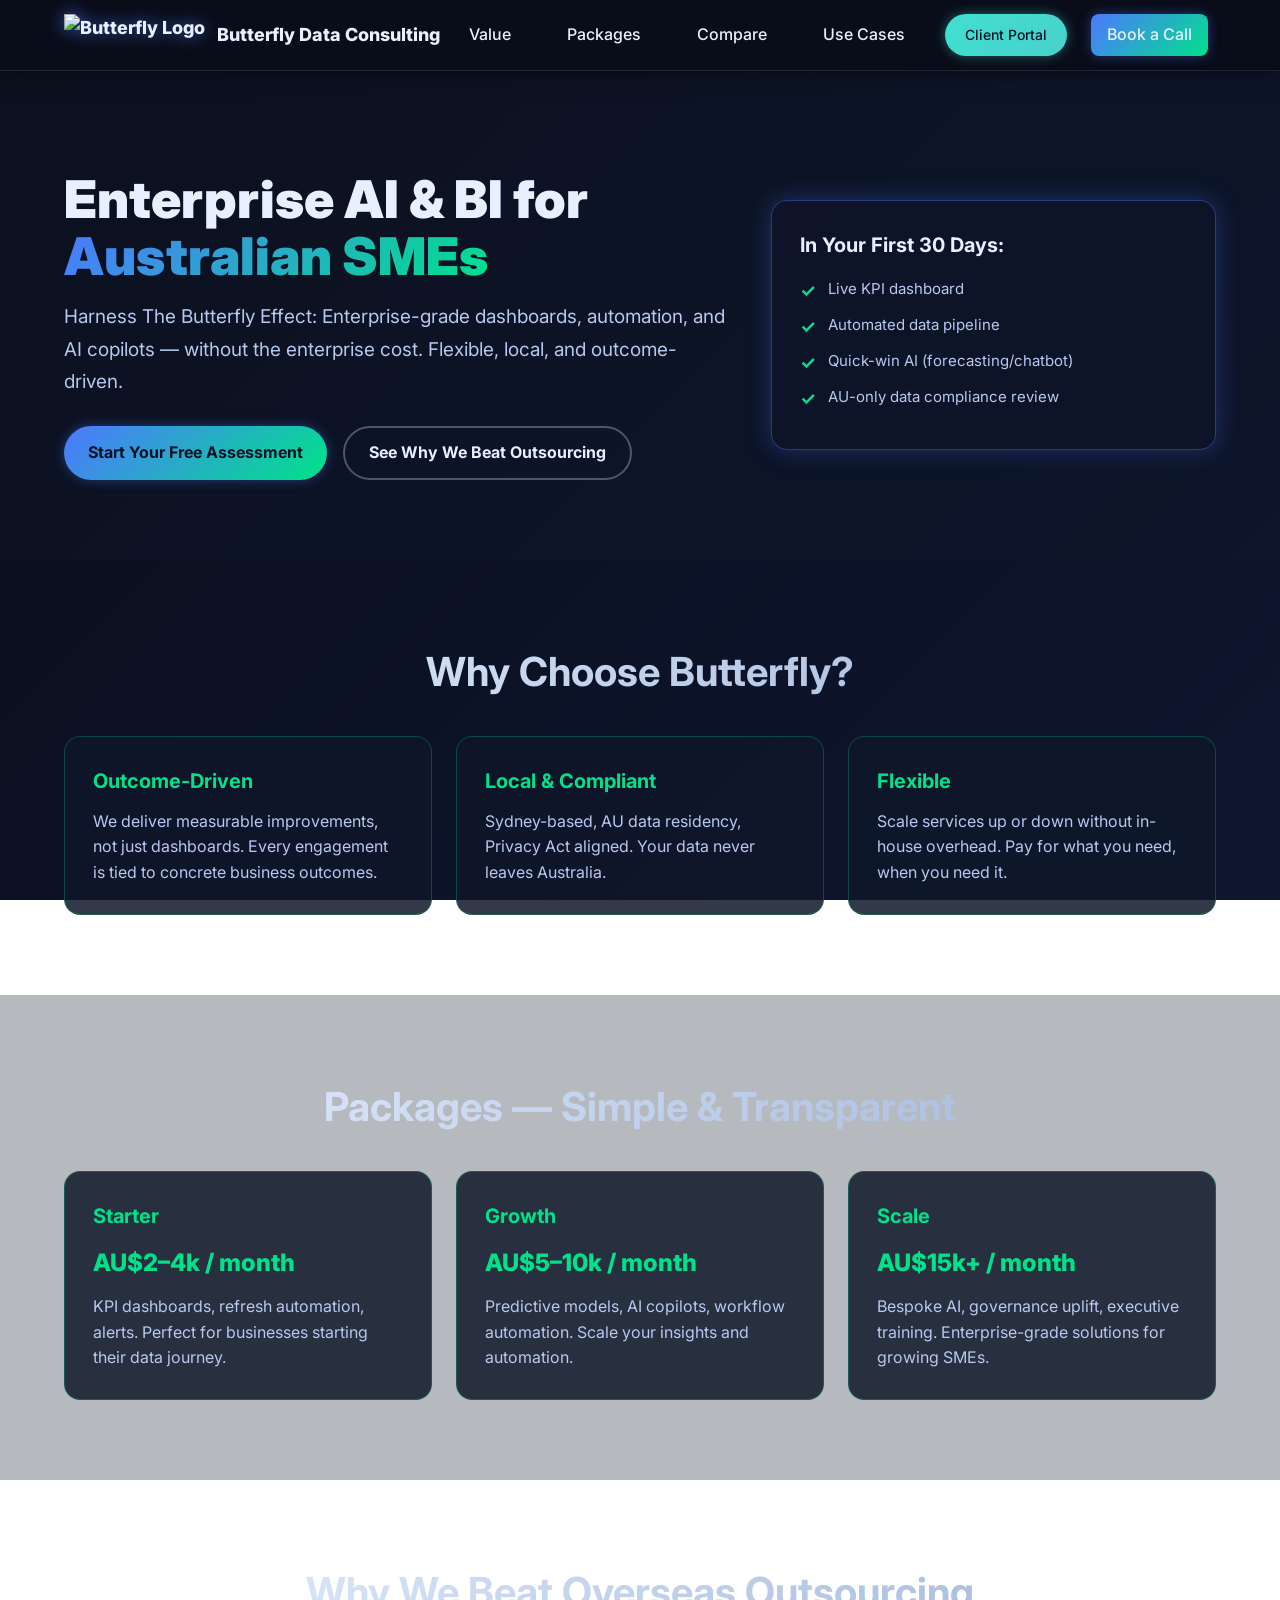
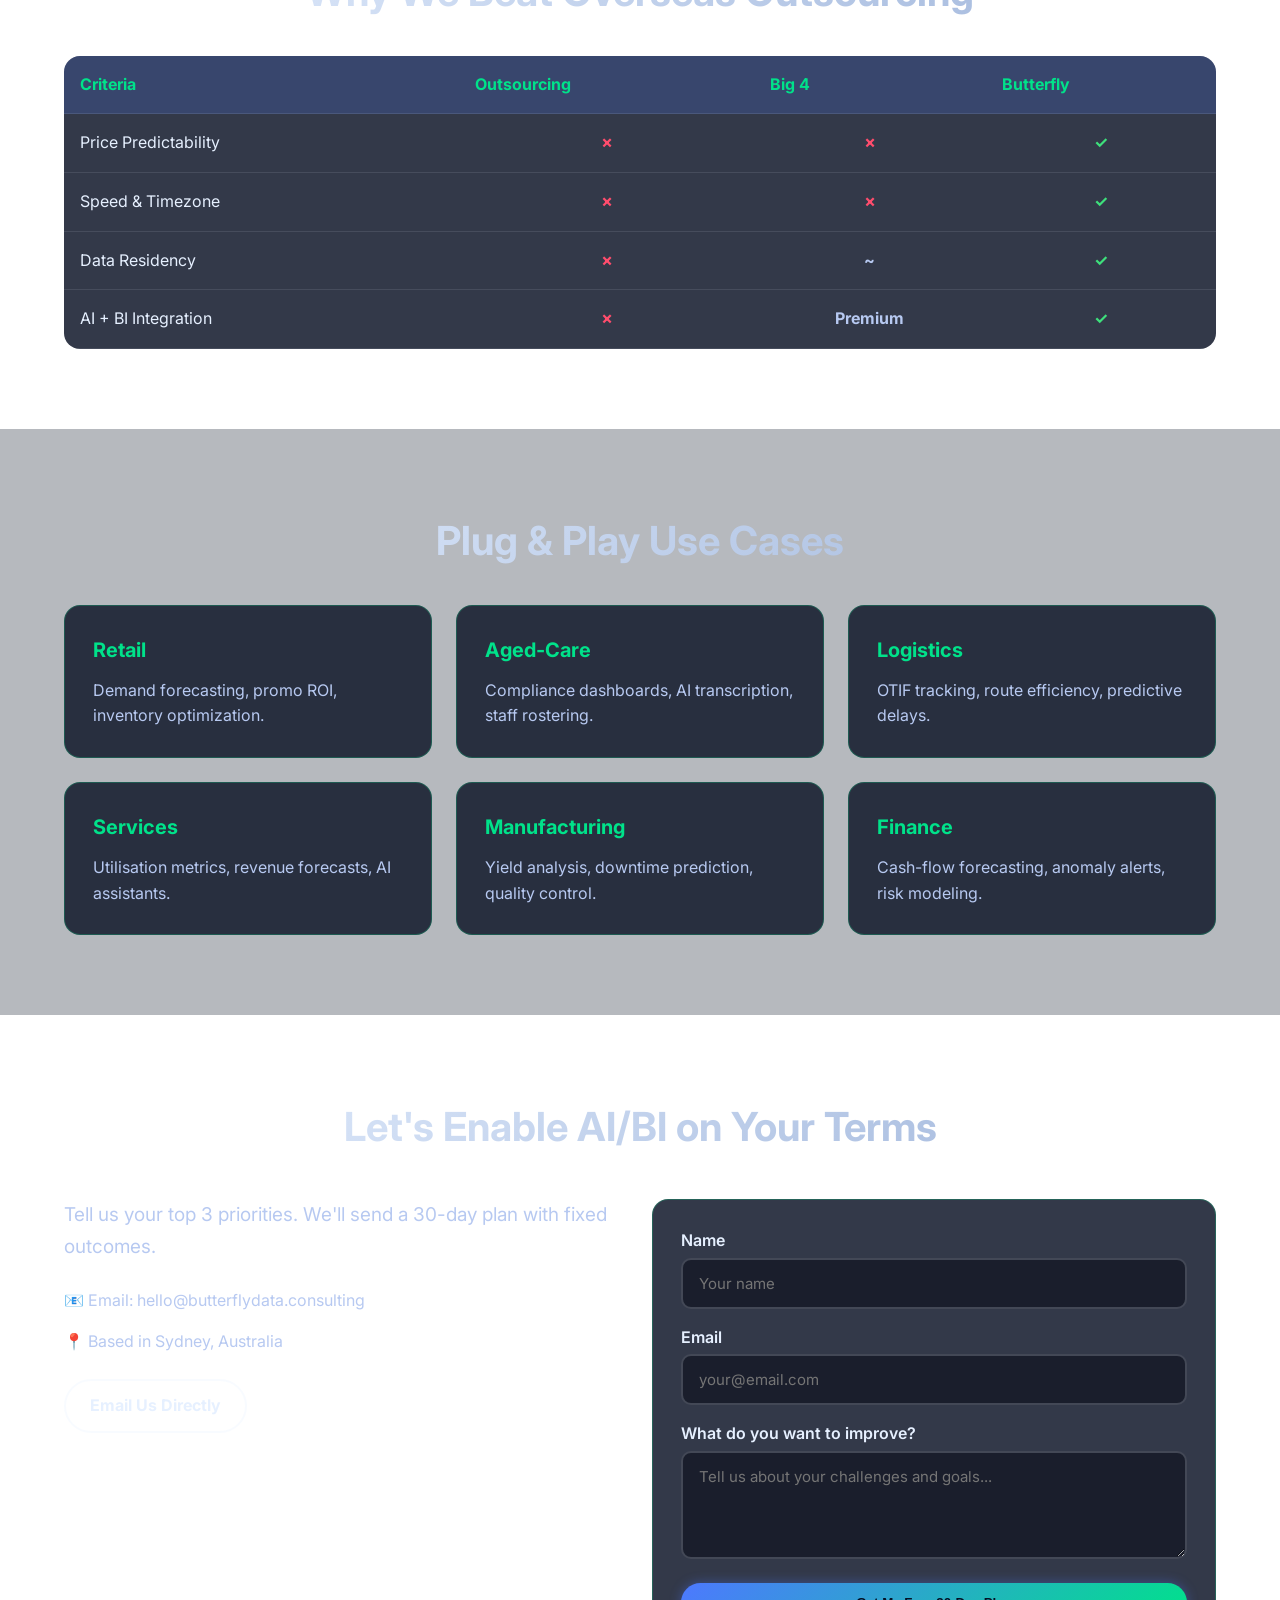
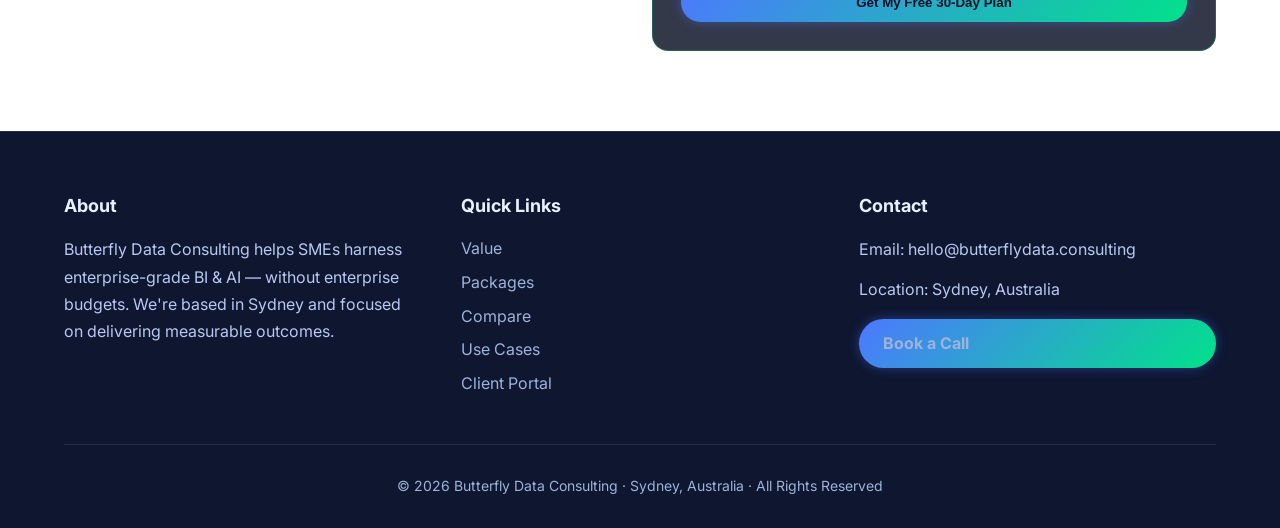
==== index.html @ 75f35d63 "Update index.html" ====
<!DOCTYPE html>
<html lang="en">
<head>
    <meta charset="UTF-8" />
    <meta name="viewport" content="width=device-width, initial-scale=1.0" />
    <title>Butterfly Data Consulting | Enterprise AI/BI for Australian SMEs</title>
    <meta name="description" content="Sydney-based AI/BI consulting for SMEs — enterprise-grade dashboards, AI copilots, and automation at SME-friendly prices. Local data residency guaranteed." />
    
    <link rel="icon" type="image/png" href="favicon.png" />
    
    <meta property="og:title" content="Butterfly Data Consulting — Enterprise AI/BI for Australian SMEs" />
    <meta property="og:description" content="Enterprise-grade BI & AI solutions tailored for SMEs. Sydney-based, flexible, SME-friendly pricing." />
    <meta property="og:image" content="ttps://raw.githubusercontent.com/butterfly-data/butterfly_website/main/blue%20logo%20trans%20bg%20-%20Copy.png" />
    <meta property="og:type" content="website" />
    <meta name="twitter:card" content="summary_large_image" />

    <script type="application/ld+json">
    {
      "@context": "https://schema.org",
      "@type": "LocalBusiness",
      "name": "Butterfly Data Consulting",
      "image": "ttps://raw.githubusercontent.com/butterfly-data/butterfly_website/main/blue%20logo%20trans%20bg%20-%20Copy.png",
      "description": "Sydney-based AI/BI consulting for SMEs. We enable enterprise-grade insights without enterprise cost.",
      "address": {
        "@type": "PostalAddress",
        "addressLocality": "Sydney",
        "addressCountry": "Australia"
      },
      "url": "https://butterfly-data.github.io/butterfly_website/"
    }
    </script>

    <link rel="preconnect" href="https://fonts.googleapis.com">
    <link rel="preconnect" href="https://fonts.gstatic.com" crossorigin>
    <link href="https://fonts.googleapis.com/css2?family=Inter:wght@300;400;500;600;700;800;900&display=swap" rel="stylesheet">
    
    <style>
      :root {
        --bg: #0A0E1A;
        --bg-elev: #10172A;
        --text: #E6F0FF;
        --muted: #B7C9F1;
        --brand-1: #00E28A;
        --brand-2: #4D78FF;
        --accent: #01B4D7;
        --danger: #FF4D6D;
        --ok: #3EE07C;
        --shadow: 0 10px 30px rgba(0,0,0,.35);
        --radius-lg: 16px;
        --maxw: 1200px;
      }

      * { box-sizing: border-box; margin: 0; padding: 0; }
      html { scroll-behavior: smooth; }
      body {
        font-family: 'Inter', sans-serif;
        background: linear-gradient(135deg, #0A0E1A, #0E1630);
        background-attachment: fixed;
        color: var(--text);
        line-height: 1.6;
      }
      a { color: var(--brand-2); text-decoration: none; transition: opacity 0.2s; }
      a:hover:not(.btn) { opacity: .9; }

      .container { max-width: var(--maxw); margin: 0 auto; padding: 0 24px; }

      /* Header */
      header {
        position: sticky; top: 0; z-index: 50;
        background: rgba(10,14,26,.92);
        backdrop-filter: blur(12px);
        border-bottom: 1px solid rgba(230,240,255,.1);
        box-shadow: 0 0 20px rgba(0,0,0,.5);
      }
      .nav { display: flex; align-items: center; justify-content: space-between; height: 70px; }
      .logo a { display: flex; align-items: center; gap: 12px; font-weight: 800; font-size: 18px; color: var(--text); }
      .logo img { height: 42px; filter: drop-shadow(0 0 8px rgba(77,120,255,.7)); }

      .nav-links { display: flex; align-items: center; gap: 8px; }
      .nav-links a { 
        margin: 0 8px; 
        font-weight: 500; 
        padding: 8px 16px;
        border-radius: 8px;
        transition: all 0.2s;
        color: var(--text);
      }
      .nav-links a:hover {
        background: rgba(77,120,255,.1);
      }

      .btn {
        display: inline-flex; align-items: center; justify-content: center;
        padding: 12px 24px; border-radius: 999px;
        background: linear-gradient(135deg,var(--brand-2),var(--brand-1));
        color: #041126; font-weight: 700; border: 0;
        box-shadow: 0 0 12px rgba(77,120,255,.4);
        transition: transform 0.2s, box-shadow 0.2s, filter 0.2s;
        cursor: pointer;
        white-space: nowrap;
      }
      .btn:hover { 
        transform: translateY(-2px); 
        box-shadow: 0 0 18px rgba(0,226,138,.6);
        filter: brightness(1.1);
      }
      .btn.secondary { 
        background: transparent; 
        border: 2px solid rgba(230,240,255,.3); 
        color: var(--text); 
        box-shadow: none;
      }
      .btn.secondary:hover {
        border-color: var(--brand-1);
        background: rgba(0,226,138,.05);
        transform: translateY(-2px);
        box-shadow: 0 0 12px rgba(0,226,138,.3);
      }

      .btn.portal {
        background: linear-gradient(135deg, #40e0d0, #48d1cc);
        color: #041126; 
        font-size: 14px;
        padding: 10px 20px;
        border-radius: 999px;
        box-shadow: 0 0 12px rgba(64,224,208,.4);
        transition: transform 0.2s, box-shadow 0.2s;
      }
      .btn.portal:hover {
        transform: translateY(-2px); 
        box-shadow: 0 0 24px rgba(64,224,208,1);
        background: linear-gradient(135deg, #48d1cc, #5fdfcf);
      }

      /* Mobile Menu */
      .mobile-menu-btn {
        display: none;
        background: none;
        border: none;
        color: var(--text);
        font-size: 24px;
        cursor: pointer;
        padding: 8px;
        transition: transform 0.2s, color 0.2s;
      }
      .mobile-menu-btn:hover {
        transform: scale(1.1);
        color: var(--brand-1);
      }

      /* Hero */
      .hero { padding: 100px 0 80px; }
      .hero-wrap { display: grid; grid-template-columns: 1.2fr .8fr; gap: 40px; align-items: center; }
      .glow { 
        background: linear-gradient(135deg,var(--brand-2),var(--brand-1));
        -webkit-background-clip: text; 
        background-clip: text;
        -webkit-text-fill-color: transparent;
      }
      h1 { font-size: 52px; font-weight: 900; margin-bottom: 16px; line-height: 1.1; }
      .sub { font-size: 19px; color: var(--muted); max-width: 720px; margin-bottom: 28px; line-height: 1.7; }
      .hero-btns { display: flex; gap: 16px; flex-wrap: wrap; }
      .hero-card {
        background: rgba(15,21,40,.9);
        border: 1px solid rgba(77,120,255,.4);
        border-radius: var(--radius-lg);
        padding: 28px;
        box-shadow: 0 0 25px rgba(77,120,255,.3);
      }
      .hero-card h3 { margin-bottom: 16px; font-size: 20px; }
      .hero-card ul { list-style: none; padding: 0; }
      .hero-card li { 
        margin-bottom: 12px; 
        padding-left: 28px;
        position: relative;
        font-size: 15px;
        color: var(--muted);
      }
      .hero-card li:before {
        content: '✓';
        position: absolute;
        left: 0;
        color: var(--brand-1);
        font-weight: bold;
        font-size: 18px;
      }

      /* Sections */
      section { padding: 80px 0; }
      section:nth-child(even) { background: rgba(16,23,42,.3); }

      /* Section cards */
      .grid { display: grid; gap: 24px; margin-top: 32px; }
      .grid.cols-3 { grid-template-columns: repeat(3,1fr); }
      .grid.cols-2 { grid-template-columns: repeat(2,1fr); }
      .card {
        background: rgba(16,23,42,.85);
        border: 1px solid rgba(0,226,138,.25);
        border-radius: var(--radius-lg);
        padding: 28px;
        transition: transform .2s, box-shadow .2s, border-color .2s;
      }
      .card:hover {
        transform: translateY(-6px);
        box-shadow: 0 8px 30px rgba(0,226,138,.45);
        border-color: var(--brand-1);
        background: #14213d;
      }
      .card h3 { font-size: 20px; margin-bottom: 12px; color: var(--brand-1); }
      .card p { color: var(--muted); line-height: 1.6; }

      h2 { 
        font-size: 40px; 
        margin-bottom: 20px; 
        text-align: center;
        background: linear-gradient(135deg, #E6F0FF, #9DB3D9);
        -webkit-background-clip: text;
        background-clip: text;
        -webkit-text-fill-color: transparent;
      }

      /* Table */
      table {
        width: 100%;
        margin-top: 32px;
        border-collapse: collapse;
        background: rgba(16,23,42,.85);
        border-radius: var(--radius-lg);
        overflow: hidden;
      }
      th, td {
        padding: 16px;
        text-align: left;
        border-bottom: 1px solid rgba(230,240,255,.1);
      }
      th {
        background: rgba(77,120,255,.2);
        font-weight: 700;
        color: var(--brand-1);
      }
      .col-ok { color: var(--ok); font-weight: 700; text-align: center; }
      .col-fail { color: var(--danger); font-weight: 700; text-align: center; } 
      .col-neutral { color: var(--muted); font-weight: 700; text-align: center; } 
      tr:hover { background: rgba(77,120,255,.05); }

      /* Form */
      form { display: flex; flex-direction: column; gap: 16px; }
      form label { font-weight: 600; margin-bottom: 4px; display: block; }
      form input, form textarea {
        width: 100%;
        padding: 14px 16px;
        border: 2px solid rgba(230,240,255,.2);
        border-radius: 10px;
        background: rgba(10,14,26,.6);
        color: var(--text);
        font-family: inherit;
        font-size: 15px;
        transition: all 0.2s;
      }
      form input:focus, form textarea:focus {
        outline: none;
        border-color: var(--brand-1);
        background: rgba(10,14,26,.8);
      }
      form textarea { resize: vertical; min-height: 100px; }

      /* Footer */
      footer {
        background: #0E1630;
        padding: 60px 0 30px;
        color: #B7C9F1;
        border-top: 1px solid rgba(230,240,255,.1);
      }
      .foot-grid { display: grid; grid-template-columns: repeat(3,1fr); gap: 40px; }
      .foot-col h3 { margin-bottom: 16px; font-size: 18px; color: #E6F0FF; }
      .foot-col p { line-height: 1.7; margin-bottom: 12px; }
      .foot-col a { display: block; margin: 8px 0; color: #9DB3D9; }
      .foot-col a:hover { color: var(--brand-1); }
      .foot-bottom { 
        margin-top: 40px; 
        padding-top: 30px;
        border-top: 1px solid rgba(230,240,255,.1);
        text-align: center; 
        font-size: 14px; 
        color: #9DB3D9; 
      }

      /* Responsive */
      @media(max-width: 960px){
        section { padding: 60px 0; }
        .hero-wrap { grid-template-columns: 1fr; }
        .grid.cols-3, .grid.cols-2 { grid-template-columns: 1fr; }
        .foot-grid { grid-template-columns: 1fr; }
        
        .nav-links { display: none; }
        .mobile-menu-btn { display: block; }
        
        .nav-links.active {
          display: flex;
          position: absolute;
          top: 70px;
          left: 0;
          right: 0;
          background: rgba(10,14,26,.98);
          flex-direction: column;
          padding: 20px;
          border-bottom: 1px solid rgba(230,240,255,.1);
          box-shadow: 0 10px 30px rgba(0,0,0,.5);
        }
        
        .nav-links.active a {
          width: 100%;
          text-align: center;
          padding: 12px;
        }

        h1 { font-size: 44px; }
        h2 { font-size: 32px; }
        
        table { font-size: 14px; }
        th, td { padding: 12px 8px; }
      }

      @media(max-width: 640px) {
        .hero-btns { flex-direction: column; }
        .hero-btns .btn { width: 100%; }
      }
    </style>
</head>
<body>
    <header>
      <div class="container nav">
        <div class="logo">
          <a href="/">
            <img src="https://raw.githubusercontent.com/butterfly-data/butterfly_website/main/blue%20logo%20trans%20bg%20compressed.png" alt="Butterfly Logo">
            <span>Butterfly Data Consulting</span>
          </a>
        </div>
        <button class="mobile-menu-btn" onclick="toggleMenu()" aria-label="Toggle menu">☰</button>
        <div class="nav-links" id="navLinks">
          <a href="#value">Value</a>
          <a href="#packages">Packages</a>
          <a href="#compare">Compare</a>
          <a href="#usecases">Use Cases</a>
          <a href="https://butterfly-data.github.io/butterfly_website/clientportal.html" class="btn portal">Client Portal</a>
          <a href="#contact" class="btn">Book a Call</a>
        </div>
      </div>
    </header>

    <section class="hero">
      <div class="container hero-wrap">
        <div>
          <h1>Enterprise AI & BI for <span class="glow">Australian SMEs</span></h1>
          <p class="sub">Harness The Butterfly Effect: Enterprise-grade dashboards, automation, and AI copilots — without the enterprise cost. Flexible, local, and outcome-driven.</p>
          <div class="hero-btns">
            <a class="btn" href="#contact">Start Your Free Assessment</a>
            <a class="btn secondary" href="#compare">See Why We Beat Outsourcing</a>
          </div>
        </div>
        <div class="hero-card">
          <h3>In Your First 30 Days:</h3>
          <ul>
            <li>Live KPI dashboard</li>
            <li>Automated data pipeline</li>
            <li>Quick-win AI (forecasting/chatbot)</li>
            <li>AU-only data compliance review</li>
          </ul>
        </div>
      </div>
    </section>

    <section id="value">
      <div class="container">
        <h2>Why Choose Butterfly?</h2>
        <div class="grid cols-3">
          <div class="card">
            <h3>Outcome-Driven</h3>
            <p>We deliver measurable improvements, not just dashboards. Every engagement is tied to concrete business outcomes.</p>
          </div>
          <div class="card">
            <h3>Local & Compliant</h3>
            <p>Sydney-based, AU data residency, Privacy Act aligned. Your data never leaves Australia.</p>
          </div>
          <div class="card">
            <h3>Flexible</h3>
            <p>Scale services up or down without in-house overhead. Pay for what you need, when you need it.</p>
          </div>
        </div>
      </div>
    </section>

    <section id="packages">
      <div class="container">
        <h2>Packages — Simple & Transparent</h2>
        <div class="grid cols-3">
          <div class="card">
            <h3>Starter</h3>
            <p style="font-size: 24px; font-weight: 800; color: var(--brand-1); margin: 12px 0;">AU$2–4k / month</p>
            <p>KPI dashboards, refresh automation, alerts. Perfect for businesses starting their data journey.</p>
          </div>
          <div class="card">
            <h3>Growth</h3>
            <p style="font-size: 24px; font-weight: 800; color: var(--brand-1); margin: 12px 0;">AU$5–10k / month</p>
            <p>Predictive models, AI copilots, workflow automation. Scale your insights and automation.</p>
          </div>
          <div class="card">
            <h3>Scale</h3>
            <p style="font-size: 24px; font-weight: 800; color: var(--brand-1); margin: 12px 0;">AU$15k+ / month</p>
            <p>Bespoke AI, governance uplift, executive training. Enterprise-grade solutions for growing SMEs.</p>
          </div>
        </div>
      </div>
    </section>

    <section id="compare">
      <div class="container">
        <h2>Why We Beat Overseas Outsourcing</h2>
        <table>
          <thead>
            <tr>
              <th>Criteria</th>
              <th>Outsourcing</th>
              <th>Big 4</th>
              <th>Butterfly</th>
            </tr>
          </thead>
          <tbody>
            <tr>
              <td>Price Predictability</td>
              <td class="col-fail">✗</td>
              <td class="col-fail">✗</td>
              <td class="col-ok">✓</td>
            </tr>
            <tr>
              <td>Speed & Timezone</td>
              <td class="col-fail">✗</td>
              <td class="col-fail">✗</td>
              <td class="col-ok">✓</td>
            </tr>
            <tr>
              <td>Data Residency</td>
              <td class="col-fail">✗</td>
              <td class="col-neutral">~</td>
              <td class="col-ok">✓</td>
            </tr>
            <tr>
              <td>AI + BI Integration</td>
              <td class="col-fail">✗</td>
              <td class="col-neutral">Premium</td>
              <td class="col-ok">✓</td>
            </tr>
          </tbody>
        </table>
      </div>
    </section>

    <section id="usecases">
      <div class="container">
        <h2>Plug & Play Use Cases</h2>
        <div class="grid cols-3">
          <div class="card">
            <h3>Retail</h3>
            <p>Demand forecasting, promo ROI, inventory optimization.</p>
          </div>
          <div class="card">
            <h3>Aged-Care</h3>
            <p>Compliance dashboards, AI transcription, staff rostering.</p>
          </div>
          <div class="card">
            <h3>Logistics</h3>
            <p>OTIF tracking, route efficiency, predictive delays.</p>
          </div>
          <div class="card">
            <h3>Services</h3>
            <p>Utilisation metrics, revenue forecasts, AI assistants.</p>
          </div>
          <div class="card">
            <h3>Manufacturing</h3>
            <p>Yield analysis, downtime prediction, quality control.</p>
          </div>
          <div class="card">
            <h3>Finance</h3>
            <p>Cash-flow forecasting, anomaly alerts, risk modeling.</p>
          </div>
        </div>
      </div>
    </section>

    <section id="contact">
      <div class="container">
        <h2>Let's Enable AI/BI on Your Terms</h2>
        <div class="grid cols-2" style="margin-top: 40px;">
          <div>
            <p class="sub" style="margin-bottom: 24px;">Tell us your top 3 priorities. We'll send a 30-day plan with fixed outcomes.</p>
            <p style="color: var(--muted); margin-bottom: 16px;">📧 Email: hello@butterflydata.consulting</p>
            <p style="color: var(--muted); margin-bottom: 24px;">📍 Based in Sydney, Australia</p>
            <a class="btn secondary" href="mailto:hello@butterflydata.consulting">Email Us Directly</a>
          </div>
          <div class="card">
            <form onsubmit="event.preventDefault(); alert('Thanks! We will respond within 1 business day.'); this.reset();">
              <div>
                <label>Name</label>
                <input type="text" placeholder="Your name" required>
              </div>
              <div>
                <label>Email</label>
                <input type="email" placeholder="your@email.com" required>
              </div>
              <div>
                <label>What do you want to improve?</label>
                <textarea rows="4" placeholder="Tell us about your challenges and goals..." required></textarea>
              </div>
              <button class="btn" type="submit">Get My Free 30-Day Plan</button>
            </form>
          </div>
        </div>
      </div>
    </section>

    <footer>
      <div class="container">
        <div class="foot-grid">
          <div class="foot-col">
            <h3>About</h3>
            <p>Butterfly Data Consulting helps SMEs harness enterprise-grade BI & AI — without enterprise budgets. We're based in Sydney and focused on delivering measurable outcomes.</p>
          </div>
          <div class="foot-col">
            <h3>Quick Links</h3>
            <a href="#value">Value</a>
            <a href="#packages">Packages</a>
            <a href="#compare">Compare</a>
            <a href="#usecases">Use Cases</a>
            <a href="https://butterfly-data.github.io/butterfly_website/clientportal.html">Client Portal</a>
          </div>
          <div class="foot-col">
            <h3>Contact</h3>
            <p>Email: hello@butterflydata.consulting</p>
            <p>Location: Sydney, Australia</p>
            <a class="btn" href="#contact" style="margin-top: 16px;">Book a Call</a>
          </div>
        </div>
        <div class="foot-bottom">© <span id="y"></span> Butterfly Data Consulting · Sydney, Australia · All Rights Reserved</div>
      </div>
    </footer>

    <script>
      document.getElementById('y').textContent = new Date().getFullYear();
      
      function toggleMenu() {
        const nav = document.getElementById('navLinks');
        nav.classList.toggle('active');
      }
      
      // Close mobile menu when clicking a link
      document.querySelectorAll('.nav-links a').forEach(link => {
        link.addEventListener('click', () => {
          document.getElementById('navLinks').classList.remove('active');
        });
      });
    </script>
</body>
</html>
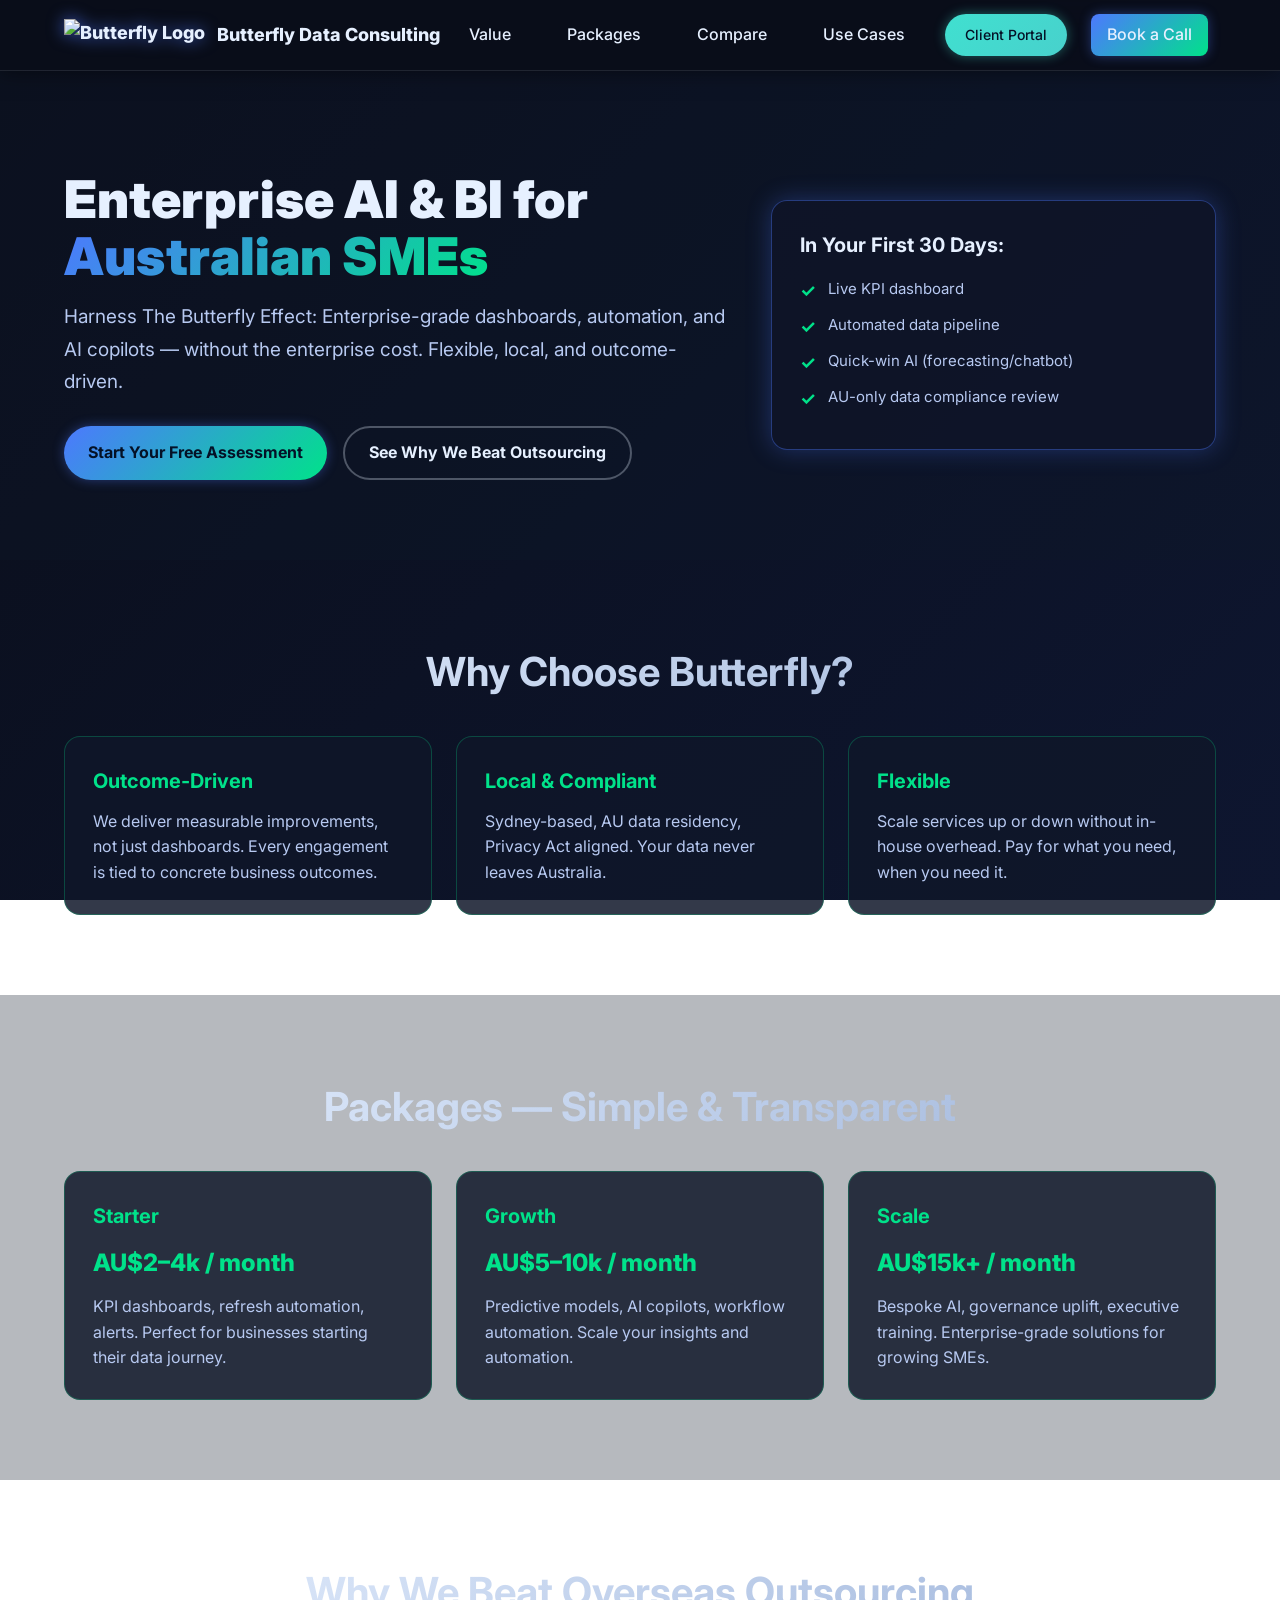
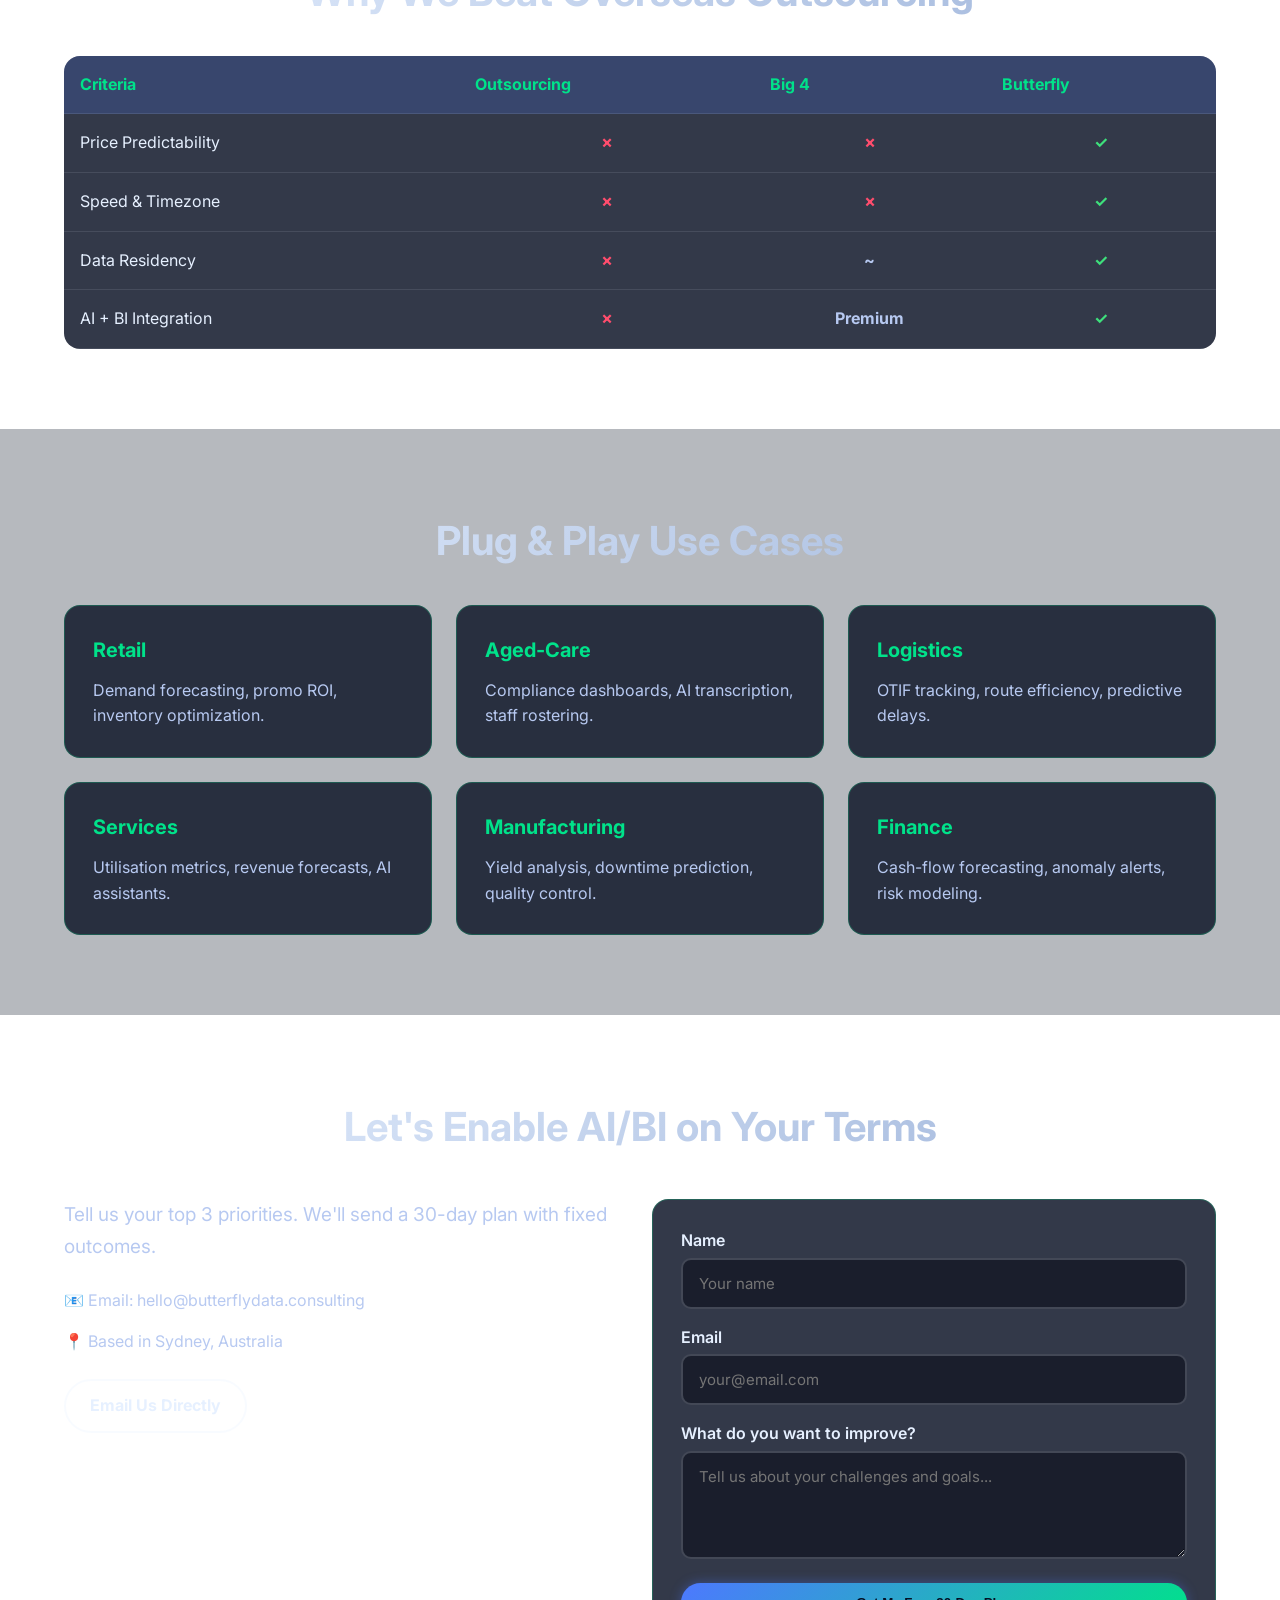
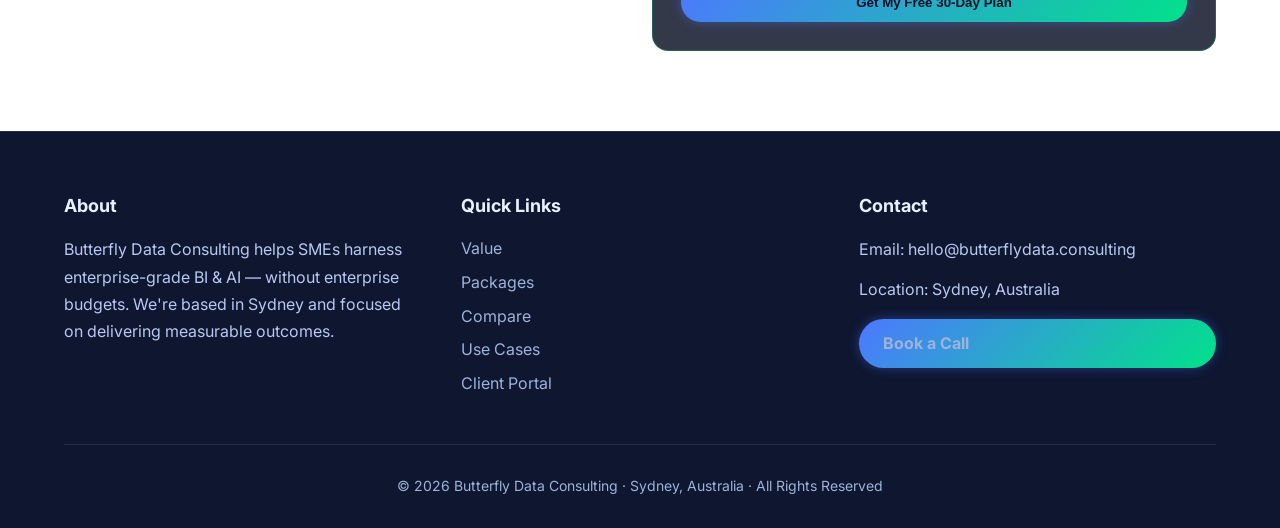
==== commit 7bd99b6e: "Update index.html" ====
--- a/index.html
+++ b/index.html
@@ -10,7 +10,7 @@
     
     <meta property="og:title" content="Butterfly Data Consulting — Enterprise AI/BI for Australian SMEs" />
     <meta property="og:description" content="Enterprise-grade BI & AI solutions tailored for SMEs. Sydney-based, flexible, SME-friendly pricing." />
-    <meta property="og:image" content="ttps://raw.githubusercontent.com/butterfly-data/butterfly_website/main/blue%20logo%20trans%20bg%20-%20Copy.png" />
+    <meta property="og:image" content="https://raw.githubusercontent.com/butterfly-data/butterfly_website/main/blue%20logo%20trans%20bg%20compressed.png" />
     <meta property="og:type" content="website" />
     <meta name="twitter:card" content="summary_large_image" />
 
@@ -19,7 +19,7 @@
       "@context": "https://schema.org",
       "@type": "LocalBusiness",
       "name": "Butterfly Data Consulting",
-      "image": "ttps://raw.githubusercontent.com/butterfly-data/butterfly_website/main/blue%20logo%20trans%20bg%20-%20Copy.png",
+      "image": "https://raw.githubusercontent.com/butterfly-data/butterfly_website/main/blue%20logo%20trans%20bg%20compressed.png",
       "description": "Sydney-based AI/BI consulting for SMEs. We enable enterprise-grade insights without enterprise cost.",
       "address": {
         "@type": "PostalAddress",
@@ -74,7 +74,7 @@
       }
       .nav { display: flex; align-items: center; justify-content: space-between; height: 70px; }
       .logo a { display: flex; align-items: center; gap: 12px; font-weight: 800; font-size: 18px; color: var(--text); }
-      .logo img { height: 42px; filter: drop-shadow(0 0 8px rgba(77,120,255,.7)); }
+      .logo img { height: 32px; filter: drop-shadow(0 0 8px rgba(77,120,255,.7)); }
 
       .nav-links { display: flex; align-items: center; gap: 8px; }
       .nav-links a { 
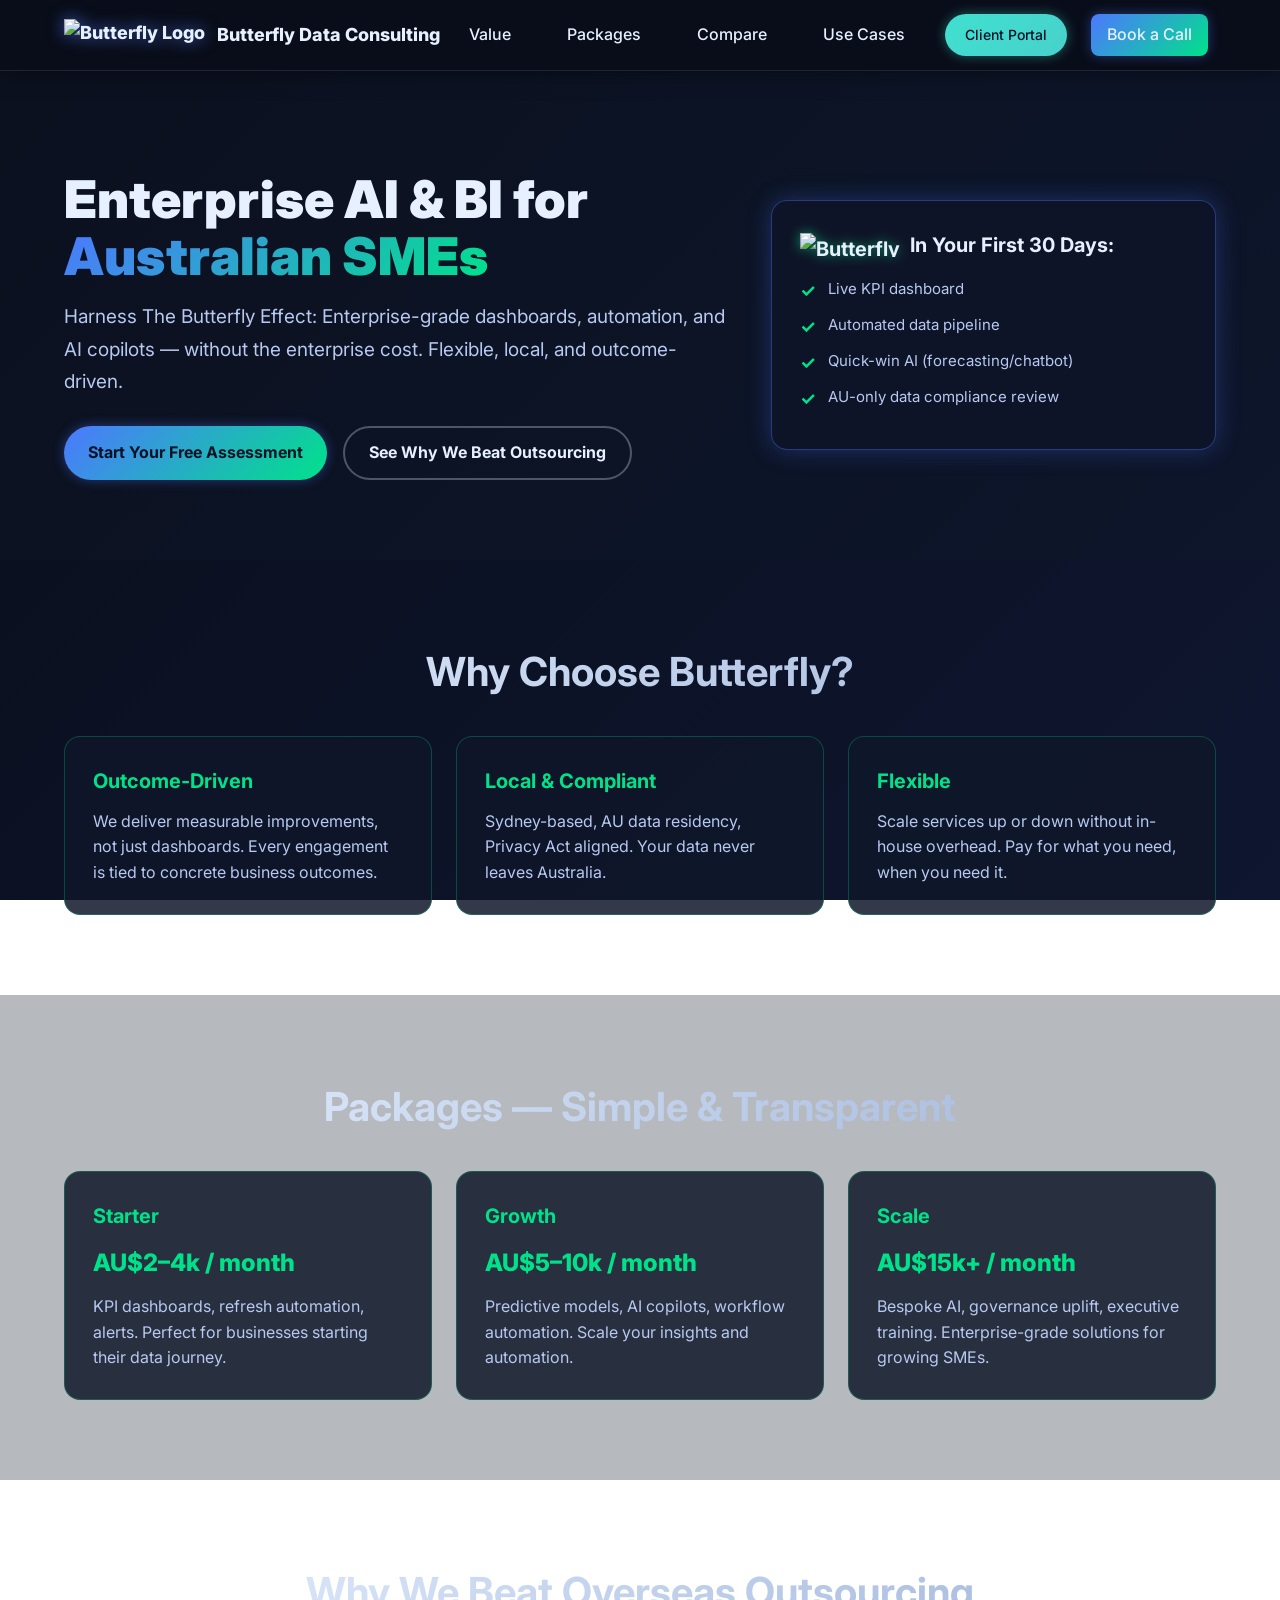
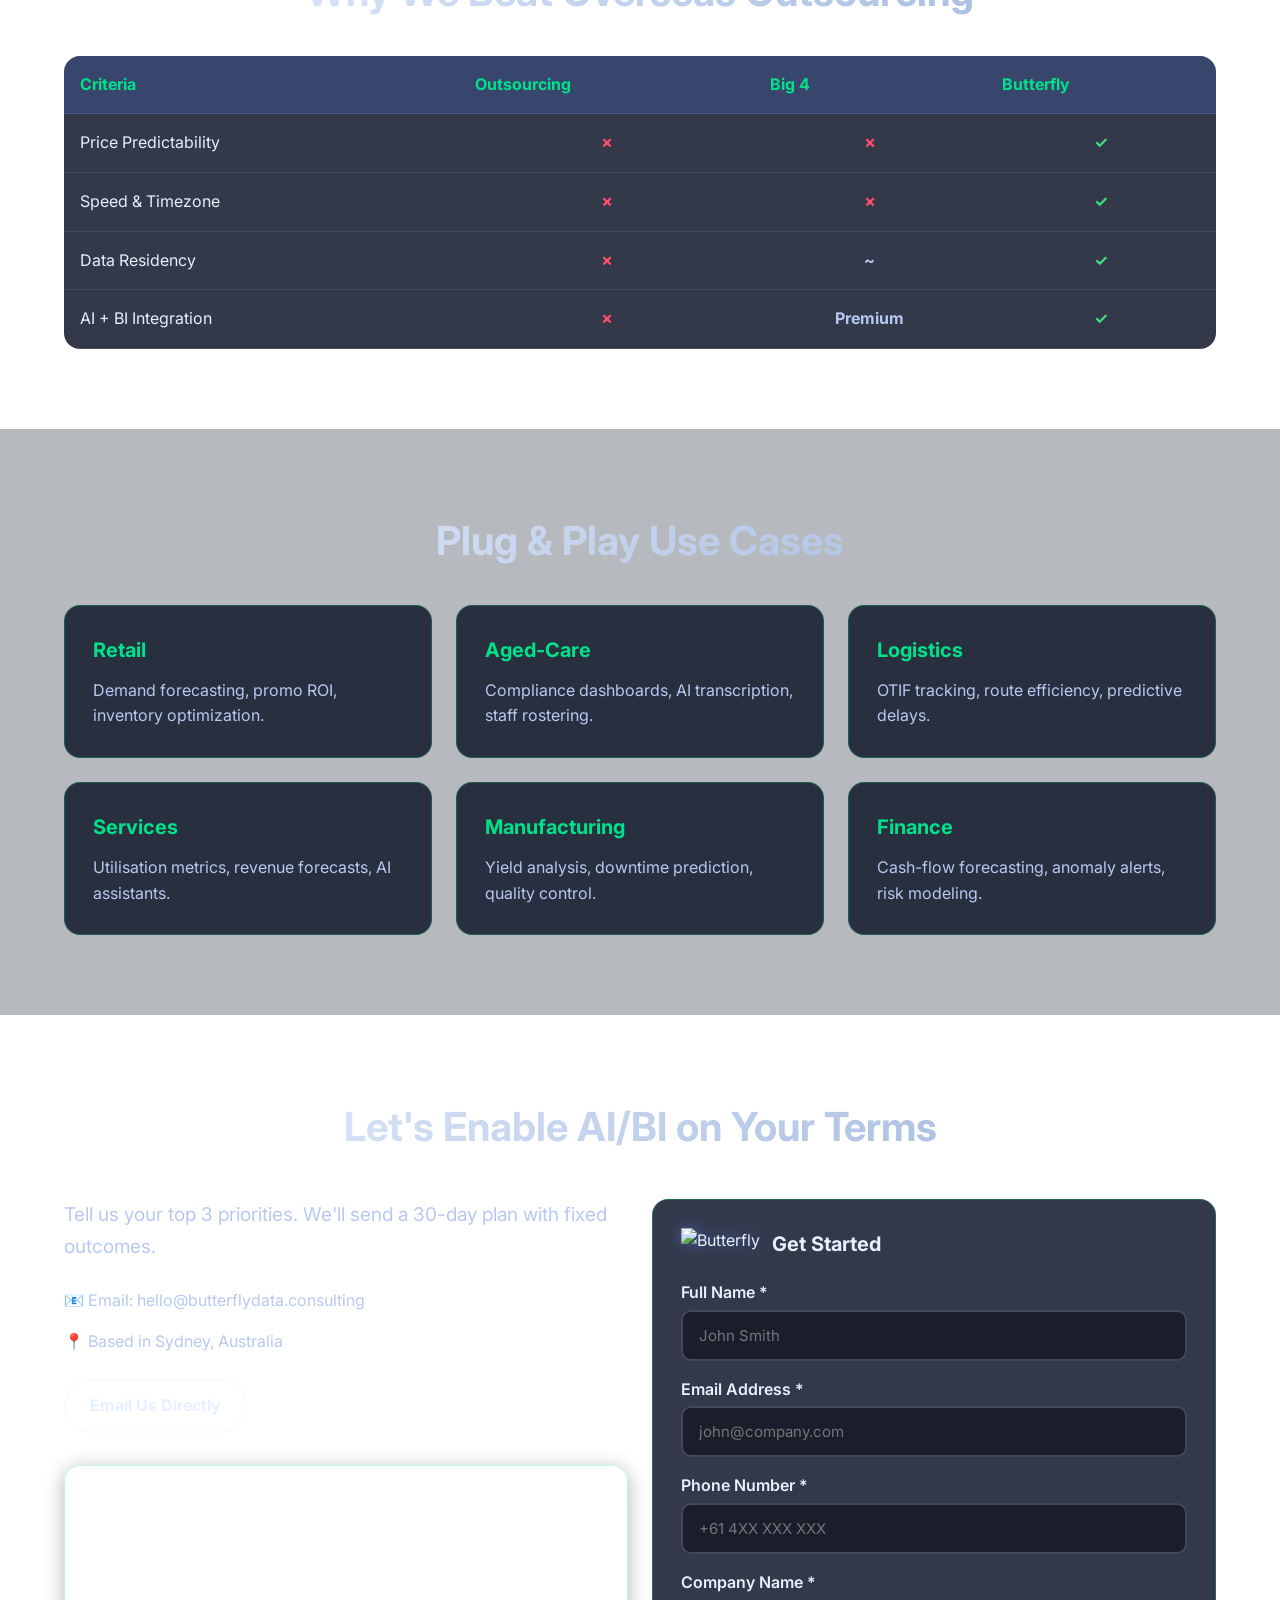
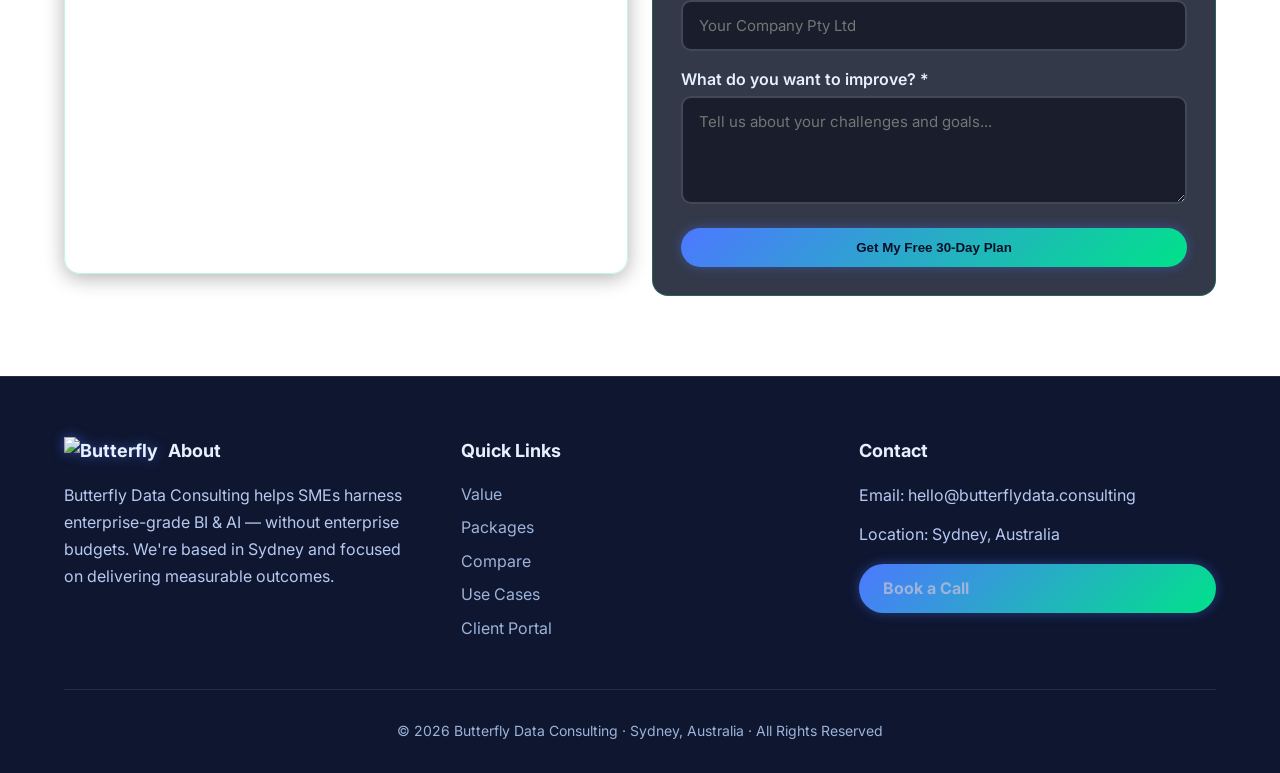
==== commit 1abb5f83: "Update index.html" ====
--- a/index.html
+++ b/index.html
@@ -167,7 +167,8 @@
         padding: 28px;
         box-shadow: 0 0 25px rgba(77,120,255,.3);
       }
-      .hero-card h3 { margin-bottom: 16px; font-size: 20px; }
+      .hero-card h3 { margin-bottom: 16px; font-size: 20px; display: flex; align-items: center; gap: 10px; }
+      .hero-card h3 img { height: 24px; filter: drop-shadow(0 0 6px rgba(0,226,138,.6)); }
       .hero-card ul { list-style: none; padding: 0; }
       .hero-card li { 
         margin-bottom: 12px; 
@@ -273,6 +274,8 @@
       }
       .foot-grid { display: grid; grid-template-columns: repeat(3,1fr); gap: 40px; }
       .foot-col h3 { margin-bottom: 16px; font-size: 18px; color: #E6F0FF; }
+      .foot-col.about-col h3 { display: flex; align-items: center; gap: 10px; }
+      .foot-col.about-col h3 img { height: 28px; filter: drop-shadow(0 0 6px rgba(77,120,255,.5)); }
       .foot-col p { line-height: 1.7; margin-bottom: 12px; }
       .foot-col a { display: block; margin: 8px 0; color: #9DB3D9; }
       .foot-col a:hover { color: var(--brand-1); }
@@ -332,7 +335,7 @@
       <div class="container nav">
         <div class="logo">
           <a href="/">
-            <img src="https://raw.githubusercontent.com/butterfly-data/butterfly_website/main/blue%20logo%20trans%20bg%20compressed.png" alt="Butterfly Logo">
+            <img src="https://raw.githubusercontent.com/butterfly-data/butterfly_website/main/blue%20logo%20trans%20bg%20-%20Copy.png" alt="Butterfly Logo">
             <span>Butterfly Data Consulting</span>
           </a>
         </div>
@@ -359,7 +362,7 @@
           </div>
         </div>
         <div class="hero-card">
-          <h3>In Your First 30 Days:</h3>
+          <h3><img src="https://raw.githubusercontent.com/butterfly-data/butterfly_website/main/blue%20logo%20trans%20bg%20-%20Copy.png" alt="Butterfly">In Your First 30 Days:</h3>
           <ul>
             <li>Live KPI dashboard</li>
             <li>Automated data pipeline</li>
@@ -496,22 +499,47 @@
             <p style="color: var(--muted); margin-bottom: 16px;">📧 Email: hello@butterflydata.consulting</p>
             <p style="color: var(--muted); margin-bottom: 24px;">📍 Based in Sydney, Australia</p>
             <a class="btn secondary" href="mailto:hello@butterflydata.consulting">Email Us Directly</a>
-          </div>
-          <div class="card">
-            <form onsubmit="event.preventDefault(); alert('Thanks! We will respond within 1 business day.'); this.reset();">
+            
+            <div style="margin-top: 32px; border-radius: var(--radius-lg); overflow: hidden; border: 1px solid rgba(0,226,138,.25); box-shadow: 0 4px 20px rgba(0,0,0,.3); position: relative;">
+              <iframe 
+                src="https://www.google.com/maps/embed?pb=!1m18!1m12!1m3!1d106494.8876845857!2d151.1042713!3d-33.8473567!2m3!1f0!2f0!3f0!3m2!1i1024!2i768!4f13.1!3m3!1m2!1s0x6b129838f39a743f%3A0x3017d681632a850!2sSydney%20NSW%2C%20Australia!5e0!3m2!1sen!2s!4v1234567890"
+                width="100%" 
+                height="400" 
+                style="border:0; filter: invert(90%) hue-rotate(180deg) brightness(0.95) contrast(0.9);" 
+                allowfullscreen="" 
+                loading="lazy" 
+                referrerpolicy="no-referrer-when-downgrade"
+                title="Butterfly Data Consulting Location - Sydney, Australia">
+              </iframe>
+            </div>
+          </div>
+          <div class="card">
+            <div style="display: flex; align-items: center; gap: 12px; margin-bottom: 20px;">
+              <img src="https://raw.githubusercontent.com/butterfly-data/butterfly_website/main/blue%20logo%20trans%20bg%20-%20Copy.png" alt="Butterfly" style="height: 32px; filter: drop-shadow(0 0 8px rgba(77,120,255,.6));">
+              <h3 style="margin: 0; color: var(--text); font-size: 20px;">Get Started</h3>
+            </div>
+            <form id="contactForm" onsubmit="handleSubmit(event)">
               <div>
-                <label>Name</label>
-                <input type="text" placeholder="Your name" required>
+                <label>Full Name *</label>
+                <input type="text" id="fullName" name="fullName" placeholder="John Smith" required>
               </div>
               <div>
-                <label>Email</label>
-                <input type="email" placeholder="your@email.com" required>
+                <label>Email Address *</label>
+                <input type="email" id="email" name="email" placeholder="john@company.com" required>
               </div>
               <div>
-                <label>What do you want to improve?</label>
-                <textarea rows="4" placeholder="Tell us about your challenges and goals..." required></textarea>
+                <label>Phone Number *</label>
+                <input type="tel" id="phone" name="phone" placeholder="+61 4XX XXX XXX" required pattern="[0-9+\s\-()]+">
               </div>
-              <button class="btn" type="submit">Get My Free 30-Day Plan</button>
+              <div>
+                <label>Company Name *</label>
+                <input type="text" id="company" name="company" placeholder="Your Company Pty Ltd" required>
+              </div>
+              <div>
+                <label>What do you want to improve? *</label>
+                <textarea rows="4" id="enquiry" name="enquiry" placeholder="Tell us about your challenges and goals..." required></textarea>
+              </div>
+              <button class="btn" type="submit" id="submitBtn">Get My Free 30-Day Plan</button>
             </form>
           </div>
         </div>
@@ -521,8 +549,8 @@
     <footer>
       <div class="container">
         <div class="foot-grid">
-          <div class="foot-col">
-            <h3>About</h3>
+          <div class="foot-col about-col">
+            <h3><img src="https://raw.githubusercontent.com/butterfly-data/butterfly_website/main/blue%20logo%20trans%20bg%20-%20Copy.png" alt="Butterfly">About</h3>
             <p>Butterfly Data Consulting helps SMEs harness enterprise-grade BI & AI — without enterprise budgets. We're based in Sydney and focused on delivering measurable outcomes.</p>
           </div>
           <div class="foot-col">
@@ -558,6 +586,50 @@
           document.getElementById('navLinks').classList.remove('active');
         });
       });
+
+      // Azure Function form submission
+      async function handleSubmit(event) {
+        event.preventDefault();
+        
+        const submitBtn = document.getElementById('submitBtn');
+        submitBtn.textContent = 'Sending...';
+        submitBtn.disabled = true;
+
+        const formData = {
+          fullName: document.getElementById('fullName').value,
+          email: document.getElementById('email').value,
+          phone: document.getElementById('phone').value,
+          company: document.getElementById('company').value,
+          enquiry: document.getElementById('enquiry').value,
+          submittedAt: new Date().toISOString()
+        };
+
+        try {
+          // Replace with your Azure Function URL
+          const AZURE_FUNCTION_URL = 'https://YOUR_FUNCTION_APP.azurewebsites.net/api/submitLead';
+
+          const response = await fetch(AZURE_FUNCTION_URL, {
+            method: 'POST',
+            headers: {
+              'Content-Type': 'application/json'
+            },
+            body: JSON.stringify(formData)
+          });
+
+          if (response.ok) {
+            alert('Thanks! We will respond within 1 business day.');
+            document.getElementById('contactForm').reset();
+          } else {
+            throw new Error('Submission failed');
+          }
+        } catch (error) {
+          console.error('Error:', error);
+          alert('There was an error submitting your form. Please email us directly at hello@butterflydata.consulting');
+        } finally {
+          submitBtn.textContent = 'Get My Free 30-Day Plan';
+          submitBtn.disabled = false;
+        }
+      }
     </script>
 </body>
 </html>
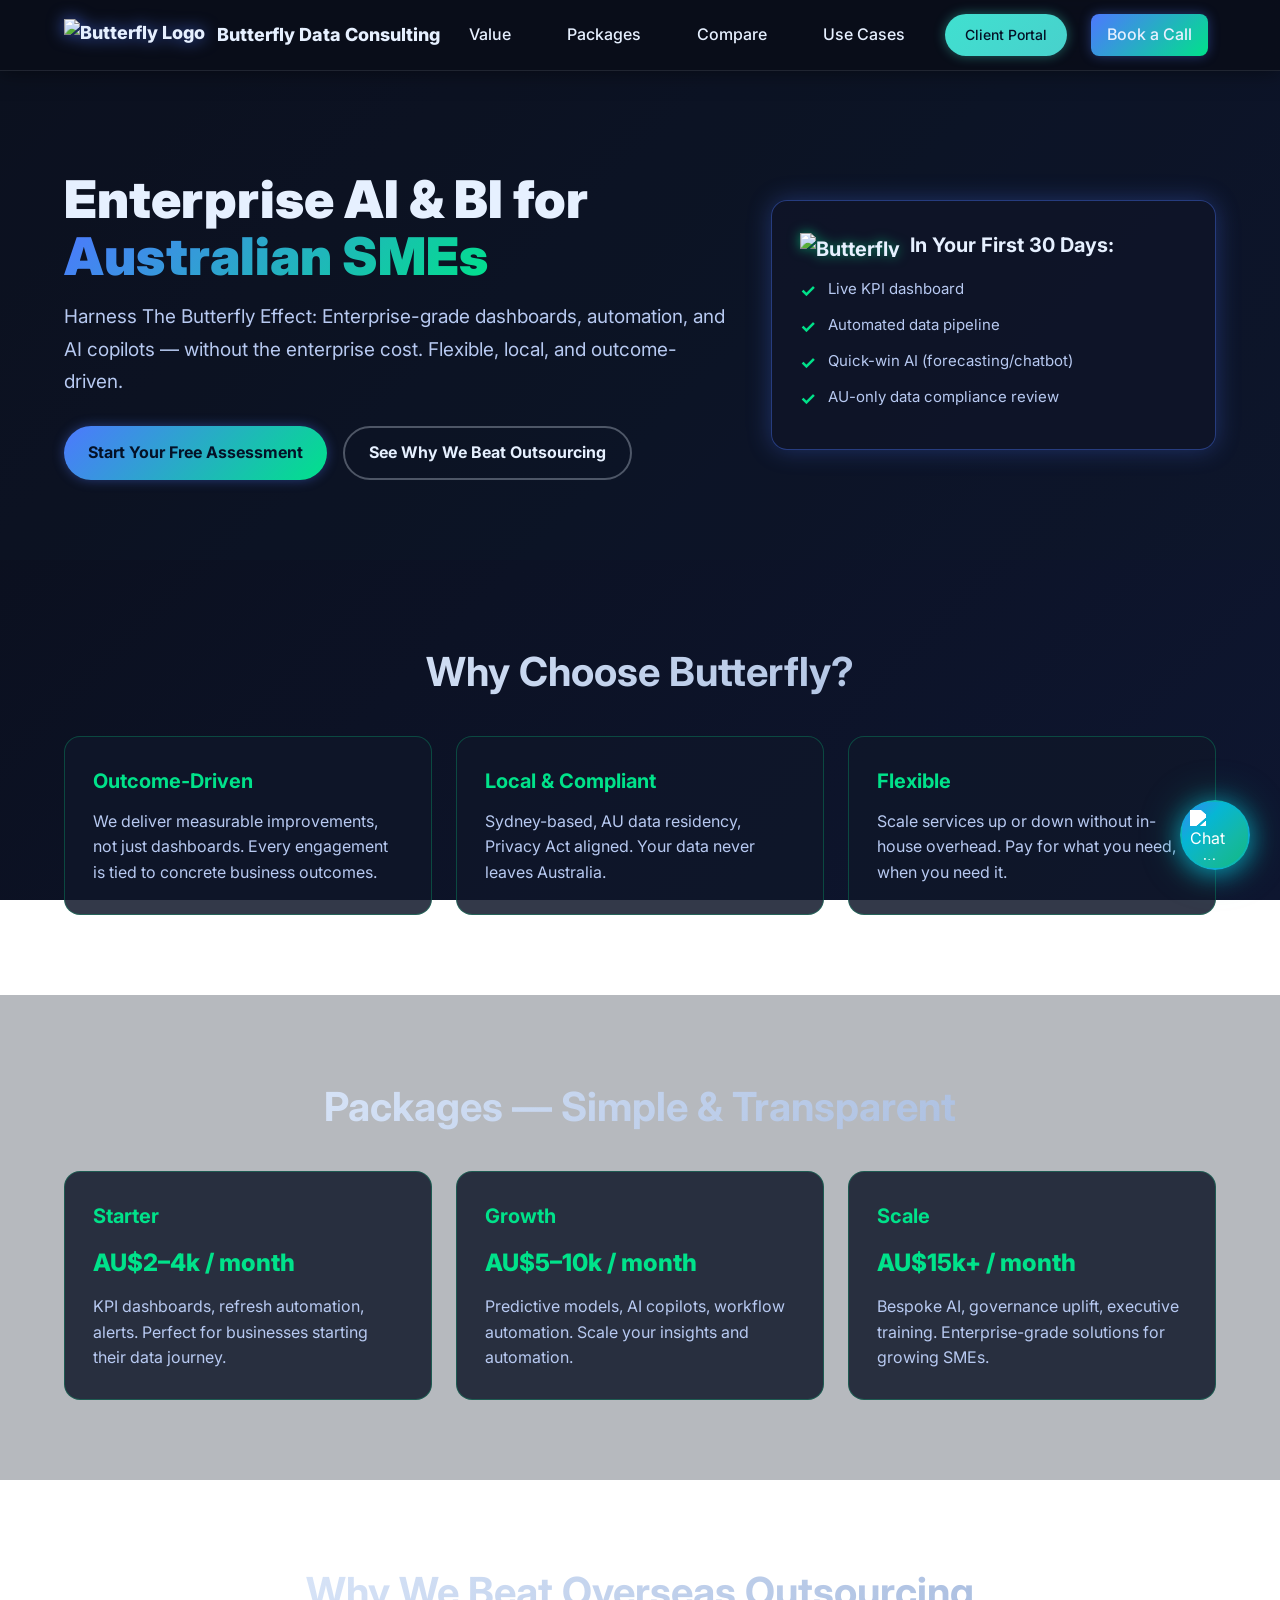
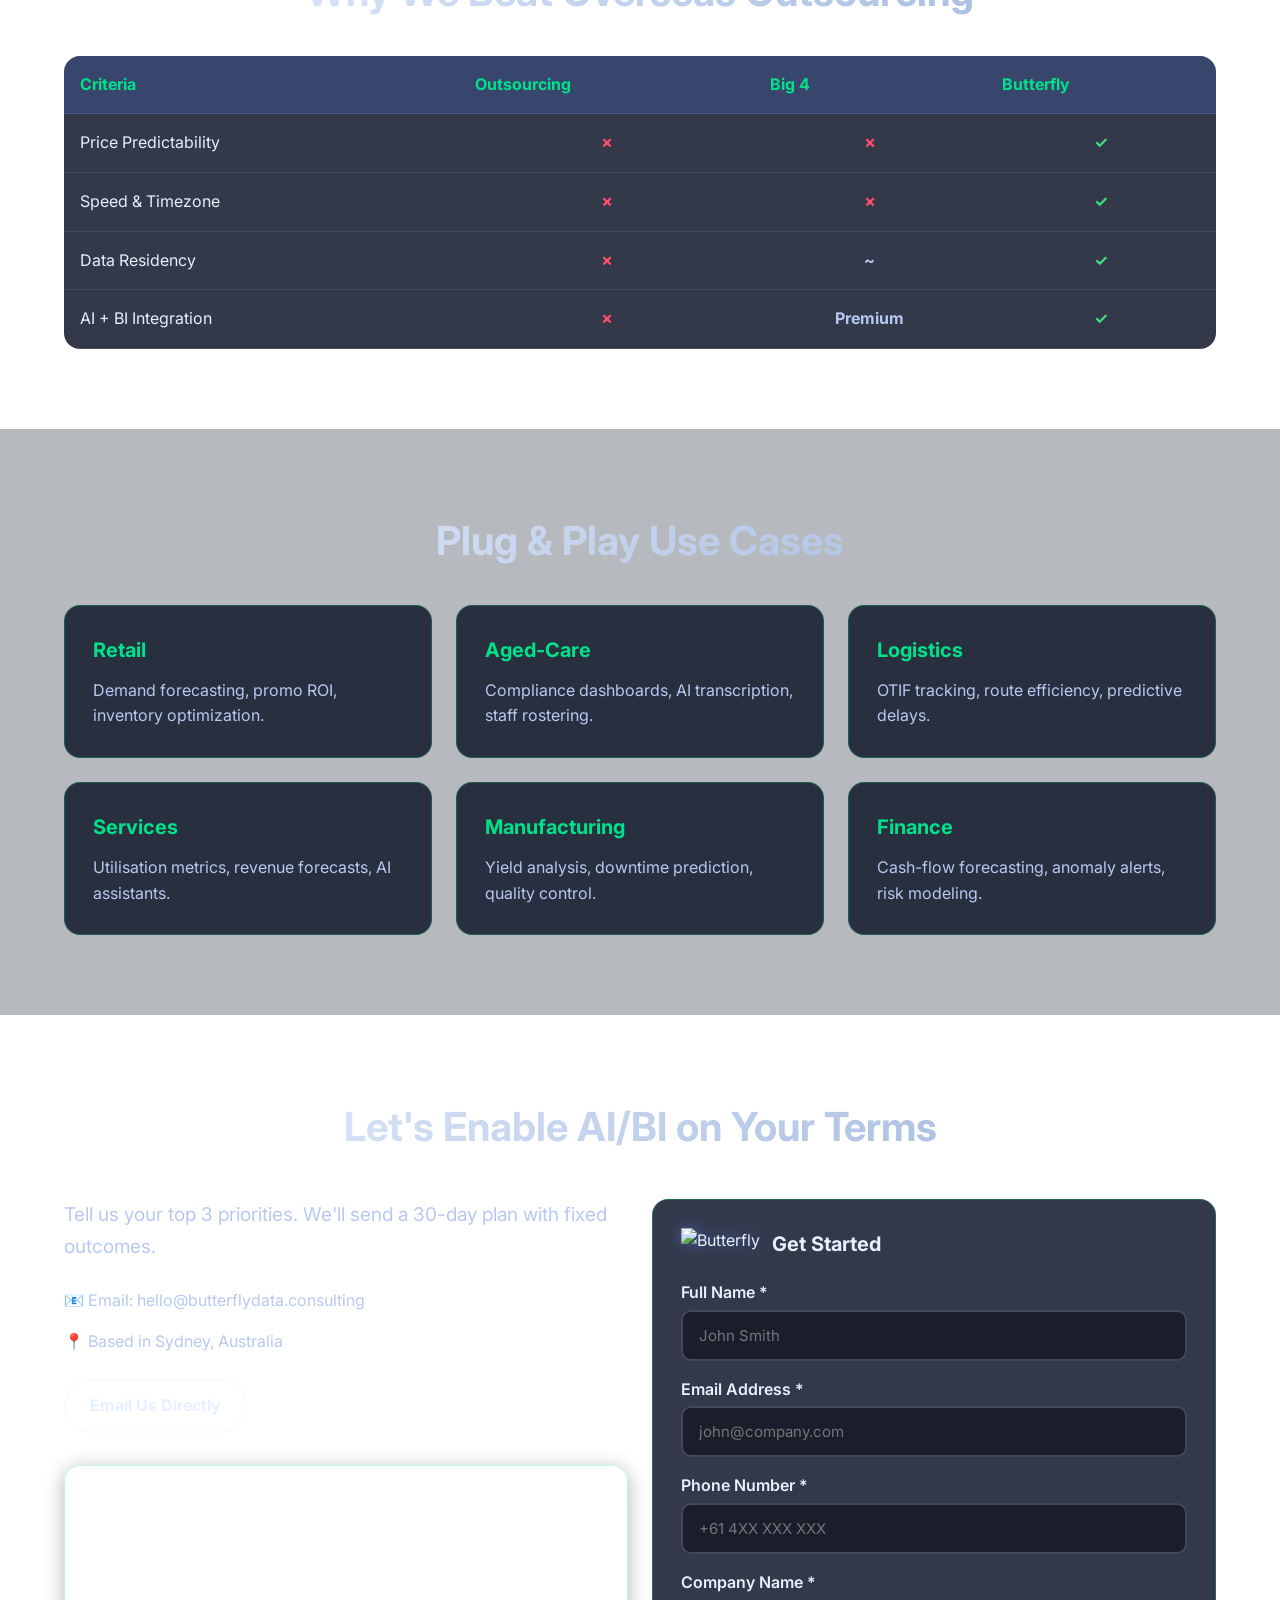
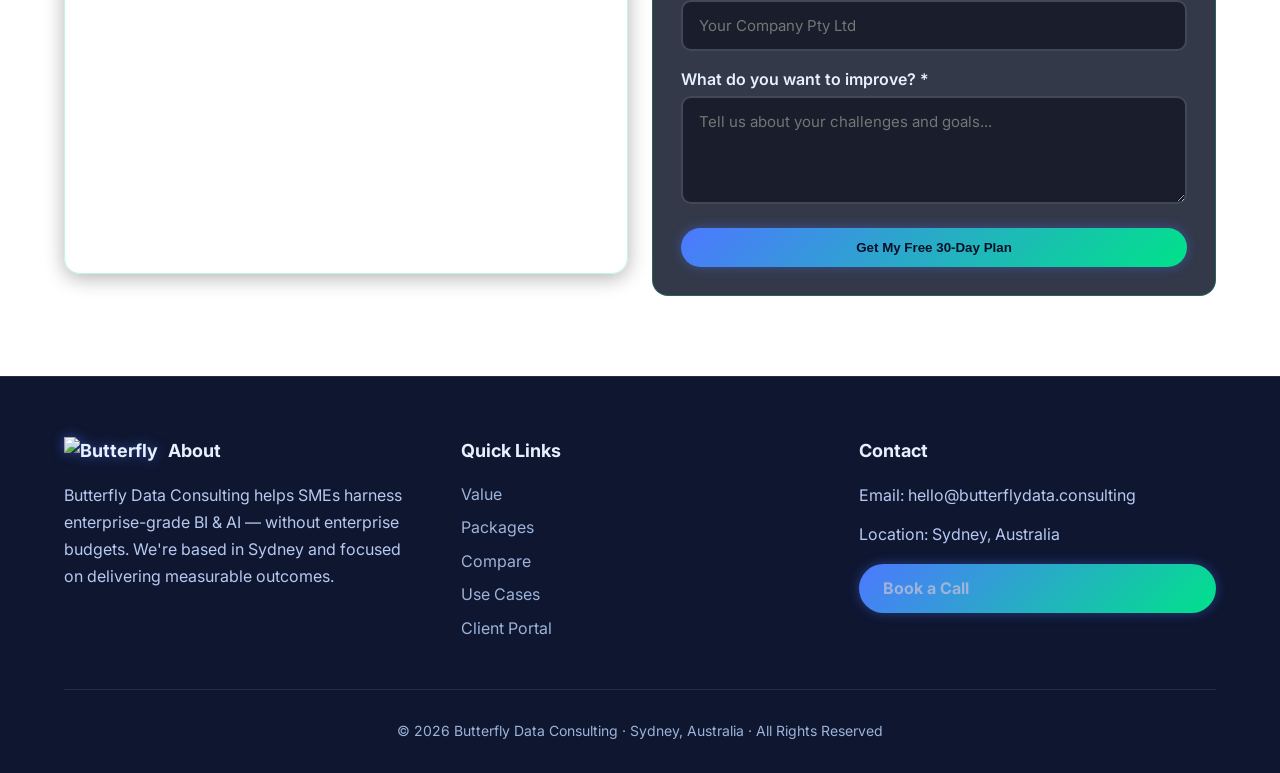
==== commit 09300cff: "Update index.html" ====
--- a/index.html
+++ b/index.html
@@ -51,13 +51,82 @@
       }
 
       * { box-sizing: border-box; margin: 0; padding: 0; }
-      html { scroll-behavior: smooth; }
+      html { scroll-behavior: smooth; } 
       body {
         font-family: 'Inter', sans-serif;
         background: linear-gradient(135deg, #0A0E1A, #0E1630);
         background-attachment: fixed;
         color: var(--text);
         line-height: 1.6;
+        position: relative;
+        overflow-x: hidden;
+      }
+      
+      /* Floating chatbot logo */
+      .floating-chatbot {
+        position: fixed;
+        bottom: 30px;
+        right: 30px;
+        width: 70px;
+        height: 70px;
+        background: linear-gradient(135deg, #3B82F6, #06B6D4, #14B8A6, #10B981);
+        border: 2px solid rgba(6, 182, 212, 0.5);
+        border-radius: 50%;
+        display: flex;
+        align-items: center;
+        justify-content: center;
+        box-shadow: 0 4px 24px rgba(6, 182, 212, 0.7), 0 0 40px rgba(20, 184, 166, 0.4);
+        cursor: pointer;
+        z-index: 1000;
+        transition: transform 0.3s, box-shadow 0.3s;
+        animation: floatBob 3s ease-in-out infinite;
+      }
+      
+      .floating-chatbot:hover {
+        transform: scale(1.15) translateY(-5px);
+        box-shadow: 0 8px 35px rgba(6, 182, 212, 1), 0 0 50px rgba(16, 185, 129, 0.6);
+      }
+      
+      .floating-chatbot img {
+        max-width: 50px;
+        max-height: 50px;
+        width: auto;
+        height: auto;
+        filter: brightness(0) invert(1);
+      }
+      
+      @keyframes floatBob {
+        0%, 100% { transform: translateY(0px); }
+        50% { transform: translateY(-10px); }
+      }
+      
+      /* Pulse effect */
+      .floating-chatbot::before {
+        content: '';
+        position: absolute;
+        width: 100%;
+        height: 100%;
+        border-radius: 50%;
+        background: inherit;
+        animation: pulse 2s ease-out infinite;
+        opacity: 0;
+      }
+      
+      @keyframes pulse {
+        0% {
+          transform: scale(1);
+          opacity: 0.5;
+        }
+        100% {
+          transform: scale(1.5);
+          opacity: 0;
+        }
+      }
+      
+      /* Ensure content stays above background */
+      header, section, footer {
+        position: relative;
+        z-index: 1;
       }
       a { color: var(--brand-2); text-decoration: none; transition: opacity 0.2s; }
       a:hover:not(.btn) { opacity: .9; }
@@ -572,6 +641,11 @@
       </div>
     </footer>
 
+    <!-- Floating Chatbot -->
+    <div class="floating-chatbot" onclick="window.location.href='#contact'" title="Chat with us - Get your free 30-day plan">
+      <img src="https://raw.githubusercontent.com/butterfly-data/butterfly_website/main/blue%20logo%20trans%20bg%20-%20Copy.png" alt="Chat with Butterfly">
+    </div>
+
     <script>
       document.getElementById('y').textContent = new Date().getFullYear();
       
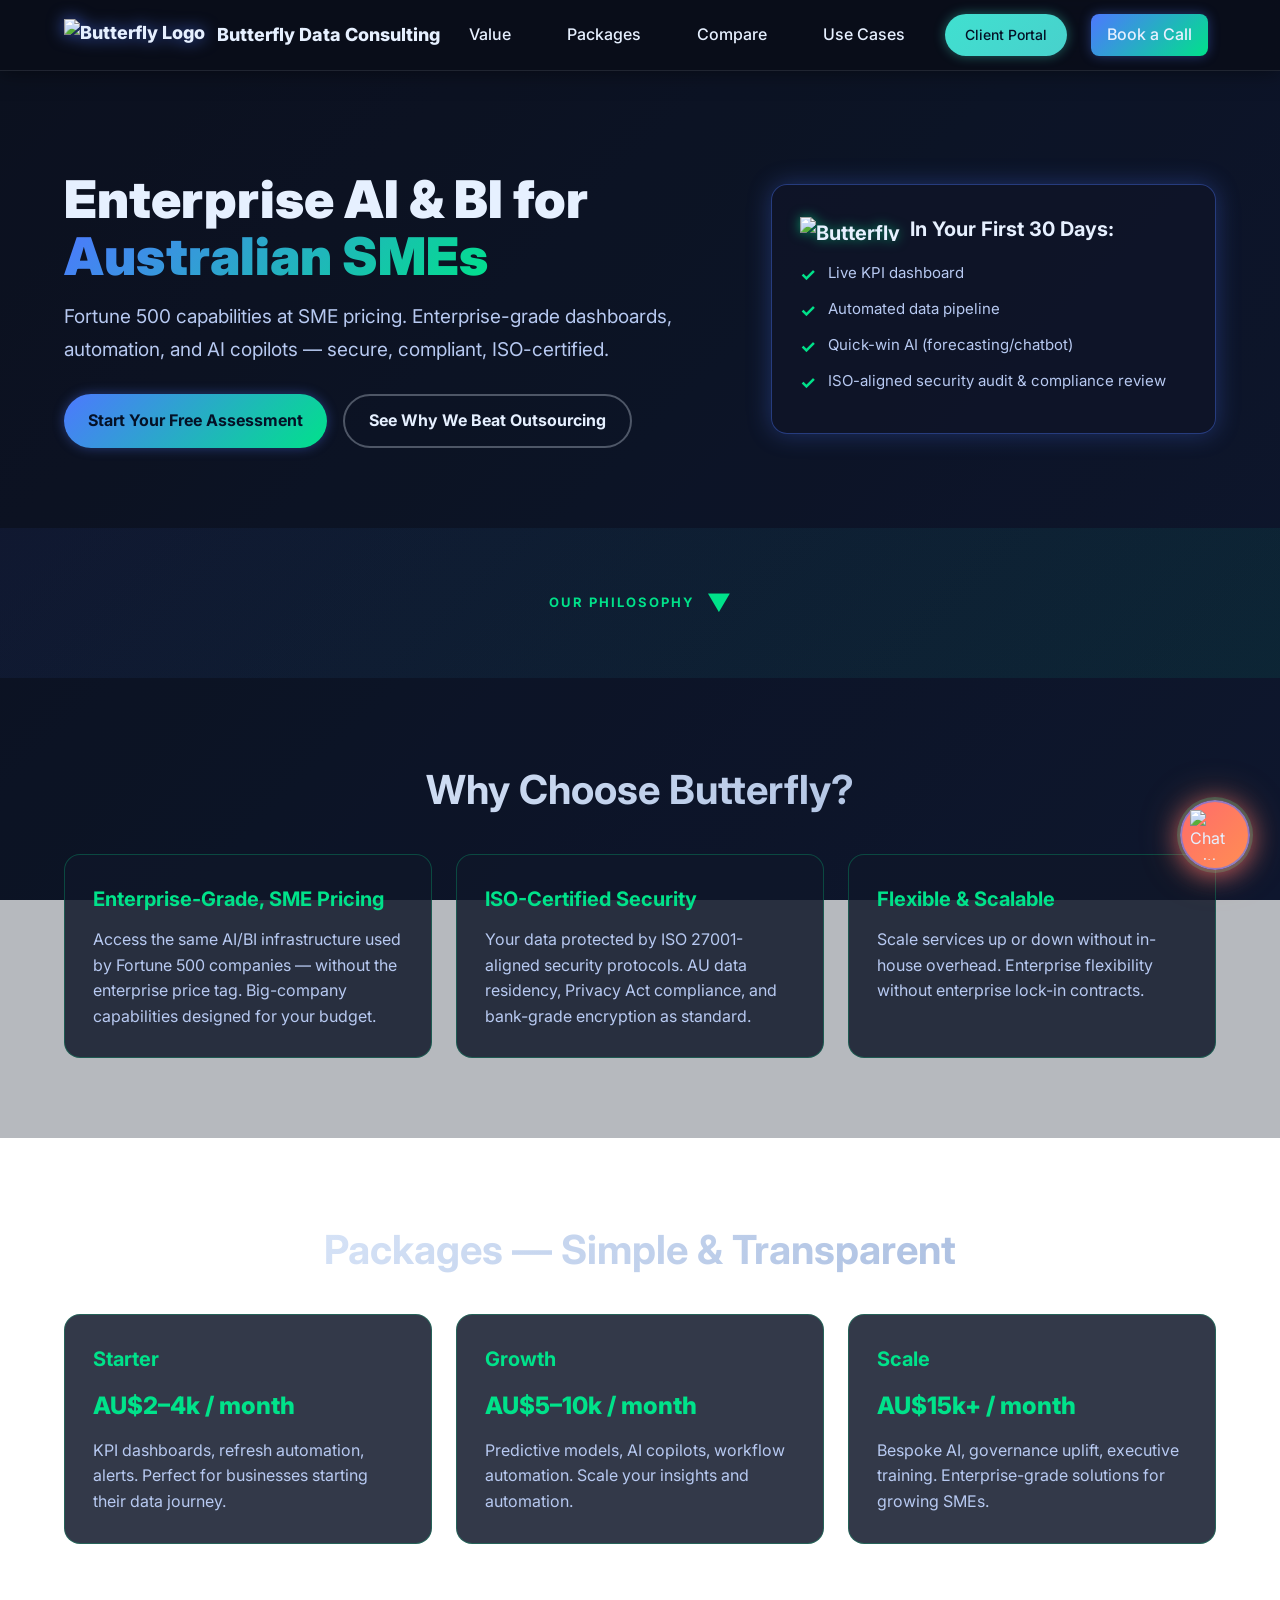
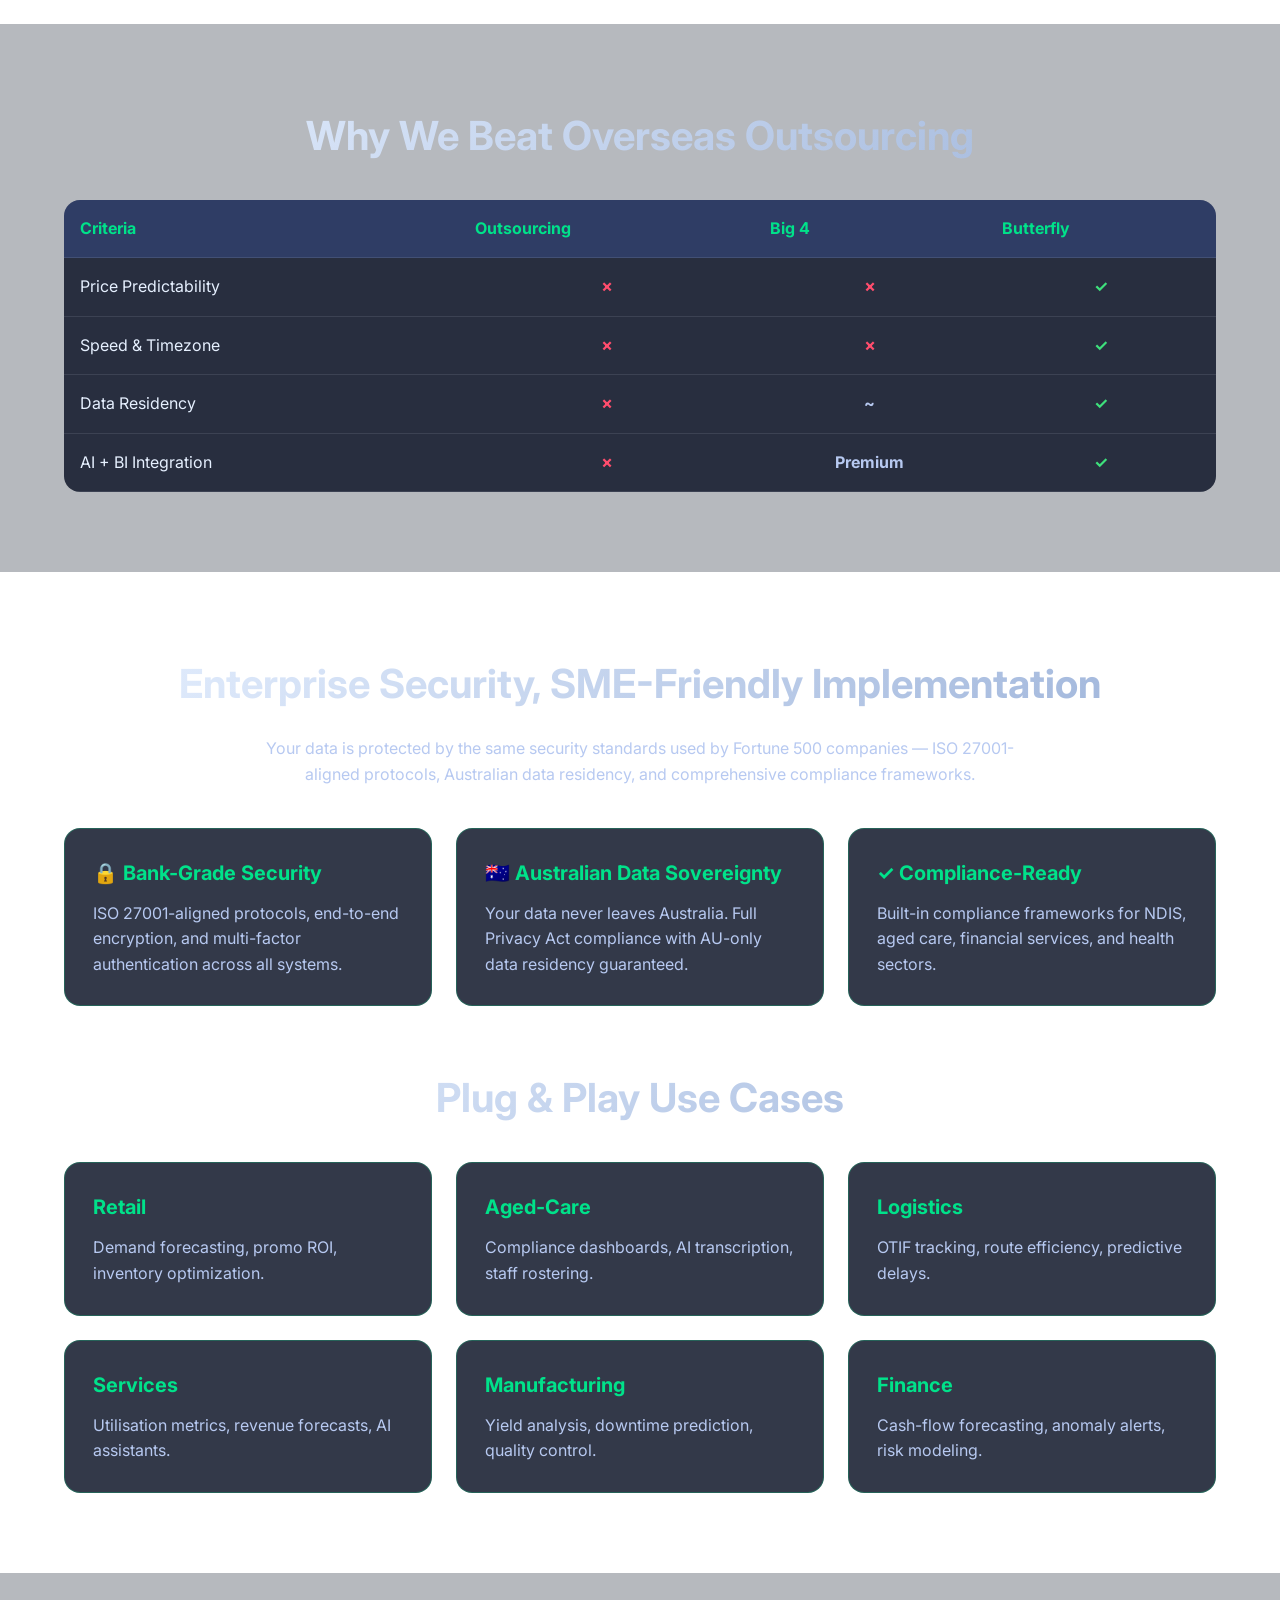
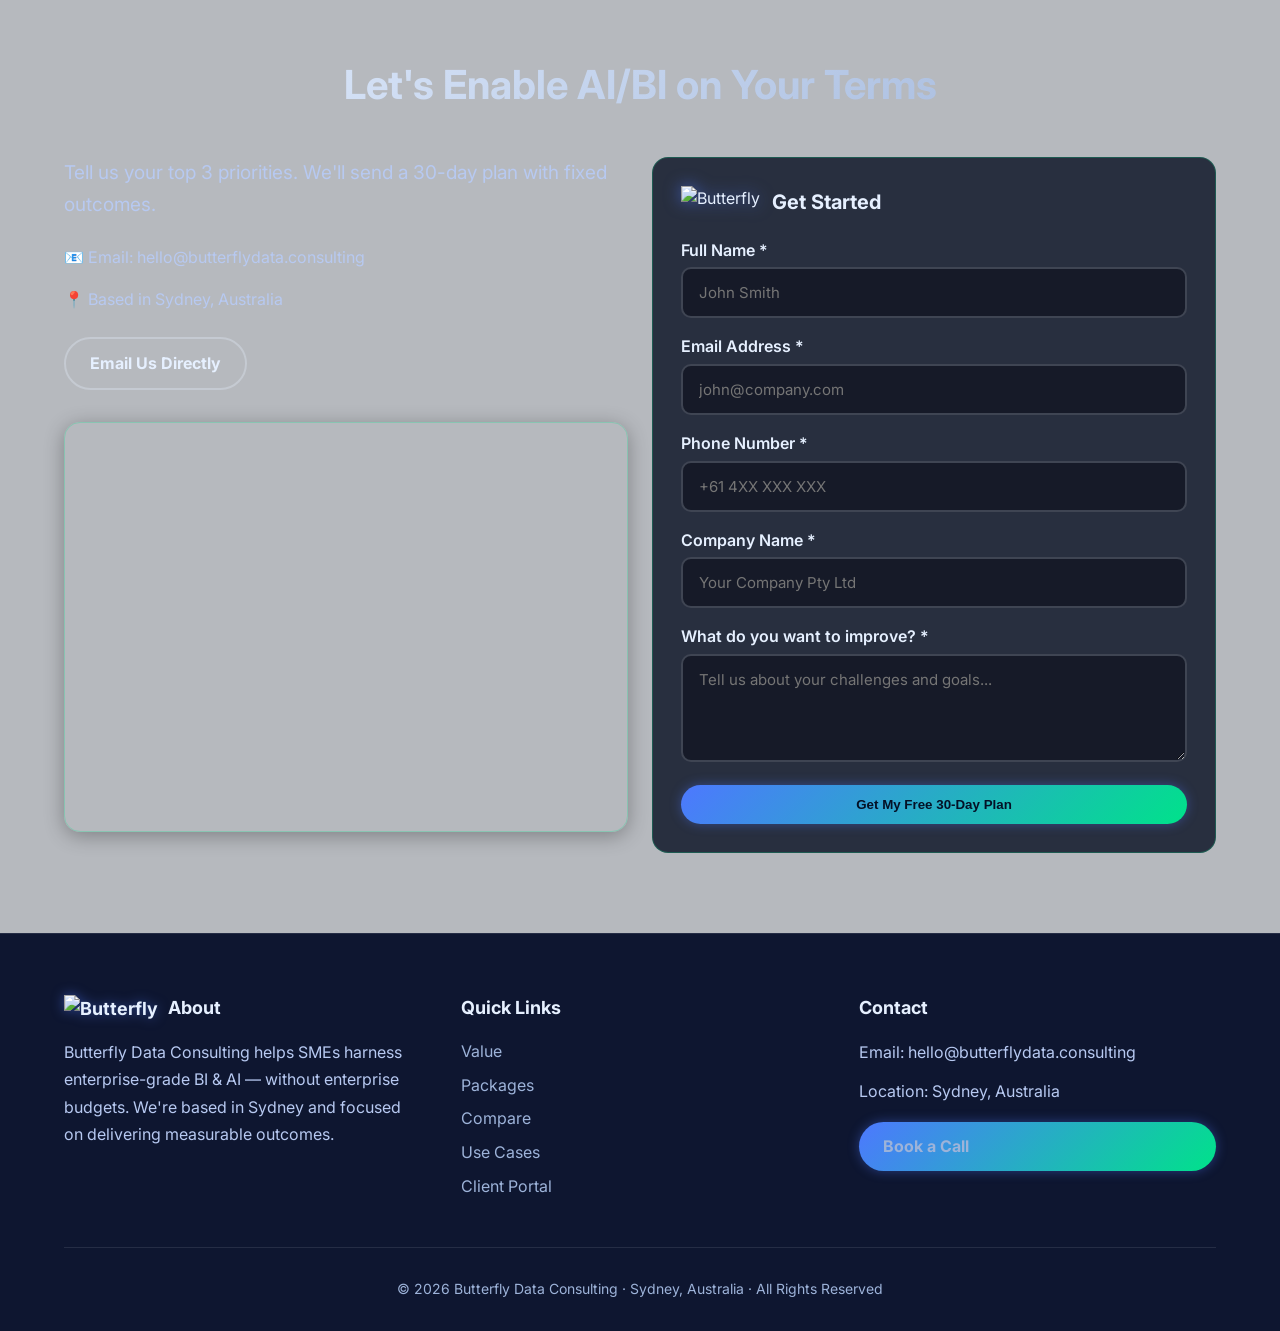
==== commit 15e1522c: "Update index.html" ====
--- a/index.html
+++ b/index.html
@@ -69,22 +69,23 @@
         right: 30px;
         width: 70px;
         height: 70px;
-        background: linear-gradient(135deg, #3B82F6, #06B6D4, #14B8A6, #10B981);
-        border: 2px solid rgba(6, 182, 212, 0.5);
+        background: linear-gradient(135deg, #FF6B6B, #FF8E53);
+        border: 2px solid rgba(77, 120, 255, 0.6);
         border-radius: 50%;
         display: flex;
         align-items: center;
         justify-content: center;
-        box-shadow: 0 4px 24px rgba(6, 182, 212, 0.7), 0 0 40px rgba(20, 184, 166, 0.4);
+        box-shadow: 0 4px 24px rgba(255, 107, 107, 0.7), 0 0 40px rgba(255, 142, 83, 0.4), 0 0 0 3px rgba(0, 226, 138, 0.3);
         cursor: pointer;
         z-index: 1000;
-        transition: transform 0.3s, box-shadow 0.3s;
+        transition: transform 0.3s, box-shadow 0.3s, border-color 0.3s;
         animation: floatBob 3s ease-in-out infinite;
       }
       
       .floating-chatbot:hover {
         transform: scale(1.15) translateY(-5px);
-        box-shadow: 0 8px 35px rgba(6, 182, 212, 1), 0 0 50px rgba(16, 185, 129, 0.6);
+        box-shadow: 0 8px 35px rgba(255, 107, 107, 1), 0 0 50px rgba(255, 142, 83, 0.7), 0 0 0 3px rgba(0, 226, 138, 0.6);
+        border-color: rgba(77, 120, 255, 0.9);
       }
       
       .floating-chatbot img {
@@ -92,7 +93,6 @@
         max-height: 50px;
         width: auto;
         height: auto;
-        filter: brightness(0) invert(1);
       }
       
       @keyframes floatBob {
@@ -121,6 +121,44 @@
           transform: scale(1.5);
           opacity: 0;
         }
+      }
+      
+      /* Collapsible philosophy section */
+      .philosophy-toggle {
+        cursor: pointer;
+        display: flex;
+        align-items: center;
+        justify-content: center;
+        gap: 12px;
+        padding: 16px;
+        transition: all 0.3s;
+        user-select: none;
+      }
+      
+      .philosophy-toggle:hover {
+        color: var(--brand-1);
+      }
+      
+      .philosophy-toggle .arrow {
+        transition: transform 0.3s;
+        font-size: 24px;
+        color: var(--brand-1);
+      }
+      
+      .philosophy-toggle.active .arrow {
+        transform: rotate(180deg);
+      }
+      
+      .philosophy-content {
+        max-height: 0;
+        overflow: hidden;
+        transition: max-height 0.4s ease-out, opacity 0.3s ease-out;
+        opacity: 0;
+      }
+      
+      .philosophy-content.active {
+        max-height: 1000px;
+        opacity: 1;
       }
       
       /* Ensure content stays above background */
@@ -424,7 +462,7 @@
       <div class="container hero-wrap">
         <div>
           <h1>Enterprise AI & BI for <span class="glow">Australian SMEs</span></h1>
-          <p class="sub">Harness The Butterfly Effect: Enterprise-grade dashboards, automation, and AI copilots — without the enterprise cost. Flexible, local, and outcome-driven.</p>
+          <p class="sub">Fortune 500 capabilities at SME pricing. Enterprise-grade dashboards, automation, and AI copilots — secure, compliant, ISO-certified.</p>
           <div class="hero-btns">
             <a class="btn" href="#contact">Start Your Free Assessment</a>
             <a class="btn secondary" href="#compare">See Why We Beat Outsourcing</a>
@@ -436,8 +474,34 @@
             <li>Live KPI dashboard</li>
             <li>Automated data pipeline</li>
             <li>Quick-win AI (forecasting/chatbot)</li>
-            <li>AU-only data compliance review</li>
+            <li>ISO-aligned security audit & compliance review</li>
           </ul>
+        </div>
+      </div>
+    </section>
+
+    <section style="padding: 40px 0; background: linear-gradient(135deg, rgba(77,120,255,0.08), rgba(0,226,138,0.08));">
+      <div class="container">
+        <div style="max-width: 900px; margin: 0 auto;">
+          <div class="philosophy-toggle" id="philosophyToggle" onclick="togglePhilosophy()">
+            <p style="font-size: 13px; color: var(--brand-1); font-weight: 700; letter-spacing: 2px; text-transform: uppercase; margin: 0;">Our Philosophy</p>
+            <span class="arrow">▼</span>
+          </div>
+          
+          <div class="philosophy-content" id="philosophyContent">
+            <div style="text-align: center; padding: 20px 0;">
+              <h2 style="font-size: 36px; margin-bottom: 24px;">The Butterfly Effect in Business</h2>
+              <p style="font-size: 19px; color: #E6F0FF; line-height: 1.8; margin-bottom: 24px;">
+                Most consultancies treat data as a technical problem. We see it as the catalyst for exponential change. A single automated workflow doesn't just save time—it frees your team to think strategically. One predictive model doesn't just forecast—it shifts how you make decisions. The right AI copilot doesn't just answer questions—it transforms how your customers experience your brand.
+              </p>
+              <p style="font-size: 19px; color: #E6F0FF; line-height: 1.8; margin-bottom: 24px;">
+                We're not here to build dashboards. We're here to trigger the chain reaction that transforms your business from data-poor to data-driven, from reactive to predictive, from ordinary to exceptional.
+              </p>
+              <p style="font-size: 22px; color: var(--brand-1); font-weight: 700; letter-spacing: 0.5px; margin-top: 32px;">
+                Small data changes → Exponential business impact
+              </p>
+            </div>
+          </div>
         </div>
       </div>
     </section>
@@ -447,16 +511,16 @@
         <h2>Why Choose Butterfly?</h2>
         <div class="grid cols-3">
           <div class="card">
-            <h3>Outcome-Driven</h3>
-            <p>We deliver measurable improvements, not just dashboards. Every engagement is tied to concrete business outcomes.</p>
-          </div>
-          <div class="card">
-            <h3>Local & Compliant</h3>
-            <p>Sydney-based, AU data residency, Privacy Act aligned. Your data never leaves Australia.</p>
-          </div>
-          <div class="card">
-            <h3>Flexible</h3>
-            <p>Scale services up or down without in-house overhead. Pay for what you need, when you need it.</p>
+            <h3>Enterprise-Grade, SME Pricing</h3>
+            <p>Access the same AI/BI infrastructure used by Fortune 500 companies — without the enterprise price tag. Big-company capabilities designed for your budget.</p>
+          </div>
+          <div class="card">
+            <h3>ISO-Certified Security</h3>
+            <p>Your data protected by ISO 27001-aligned security protocols. AU data residency, Privacy Act compliance, and bank-grade encryption as standard.</p>
+          </div>
+          <div class="card">
+            <h3>Flexible & Scalable</h3>
+            <p>Scale services up or down without in-house overhead. Enterprise flexibility without enterprise lock-in contracts.</p>
           </div>
         </div>
       </div>
@@ -529,7 +593,25 @@
 
     <section id="usecases">
       <div class="container">
-        <h2>Plug & Play Use Cases</h2>
+        <h2>Enterprise Security, SME-Friendly Implementation</h2>
+        <p style="text-align: center; color: var(--muted); max-width: 800px; margin: 0 auto 40px;">Your data is protected by the same security standards used by Fortune 500 companies — ISO 27001-aligned protocols, Australian data residency, and comprehensive compliance frameworks.</p>
+        
+        <div class="grid cols-3" style="margin-bottom: 60px;">
+          <div class="card">
+            <h3>🔒 Bank-Grade Security</h3>
+            <p>ISO 27001-aligned protocols, end-to-end encryption, and multi-factor authentication across all systems.</p>
+          </div>
+          <div class="card">
+            <h3>🇦🇺 Australian Data Sovereignty</h3>
+            <p>Your data never leaves Australia. Full Privacy Act compliance with AU-only data residency guaranteed.</p>
+          </div>
+          <div class="card">
+            <h3>✓ Compliance-Ready</h3>
+            <p>Built-in compliance frameworks for NDIS, aged care, financial services, and health sectors.</p>
+          </div>
+        </div>
+
+        <h2 style="margin-top: 40px;">Plug & Play Use Cases</h2>
         <div class="grid cols-3">
           <div class="card">
             <h3>Retail</h3>
@@ -704,6 +786,15 @@
           submitBtn.disabled = false;
         }
       }
+
+      // Toggle philosophy section
+      function togglePhilosophy() {
+        const content = document.getElementById('philosophyContent');
+        const toggle = document.getElementById('philosophyToggle');
+        
+        content.classList.toggle('active');
+        toggle.classList.toggle('active');
+      }
     </script>
 </body>
 </html>
